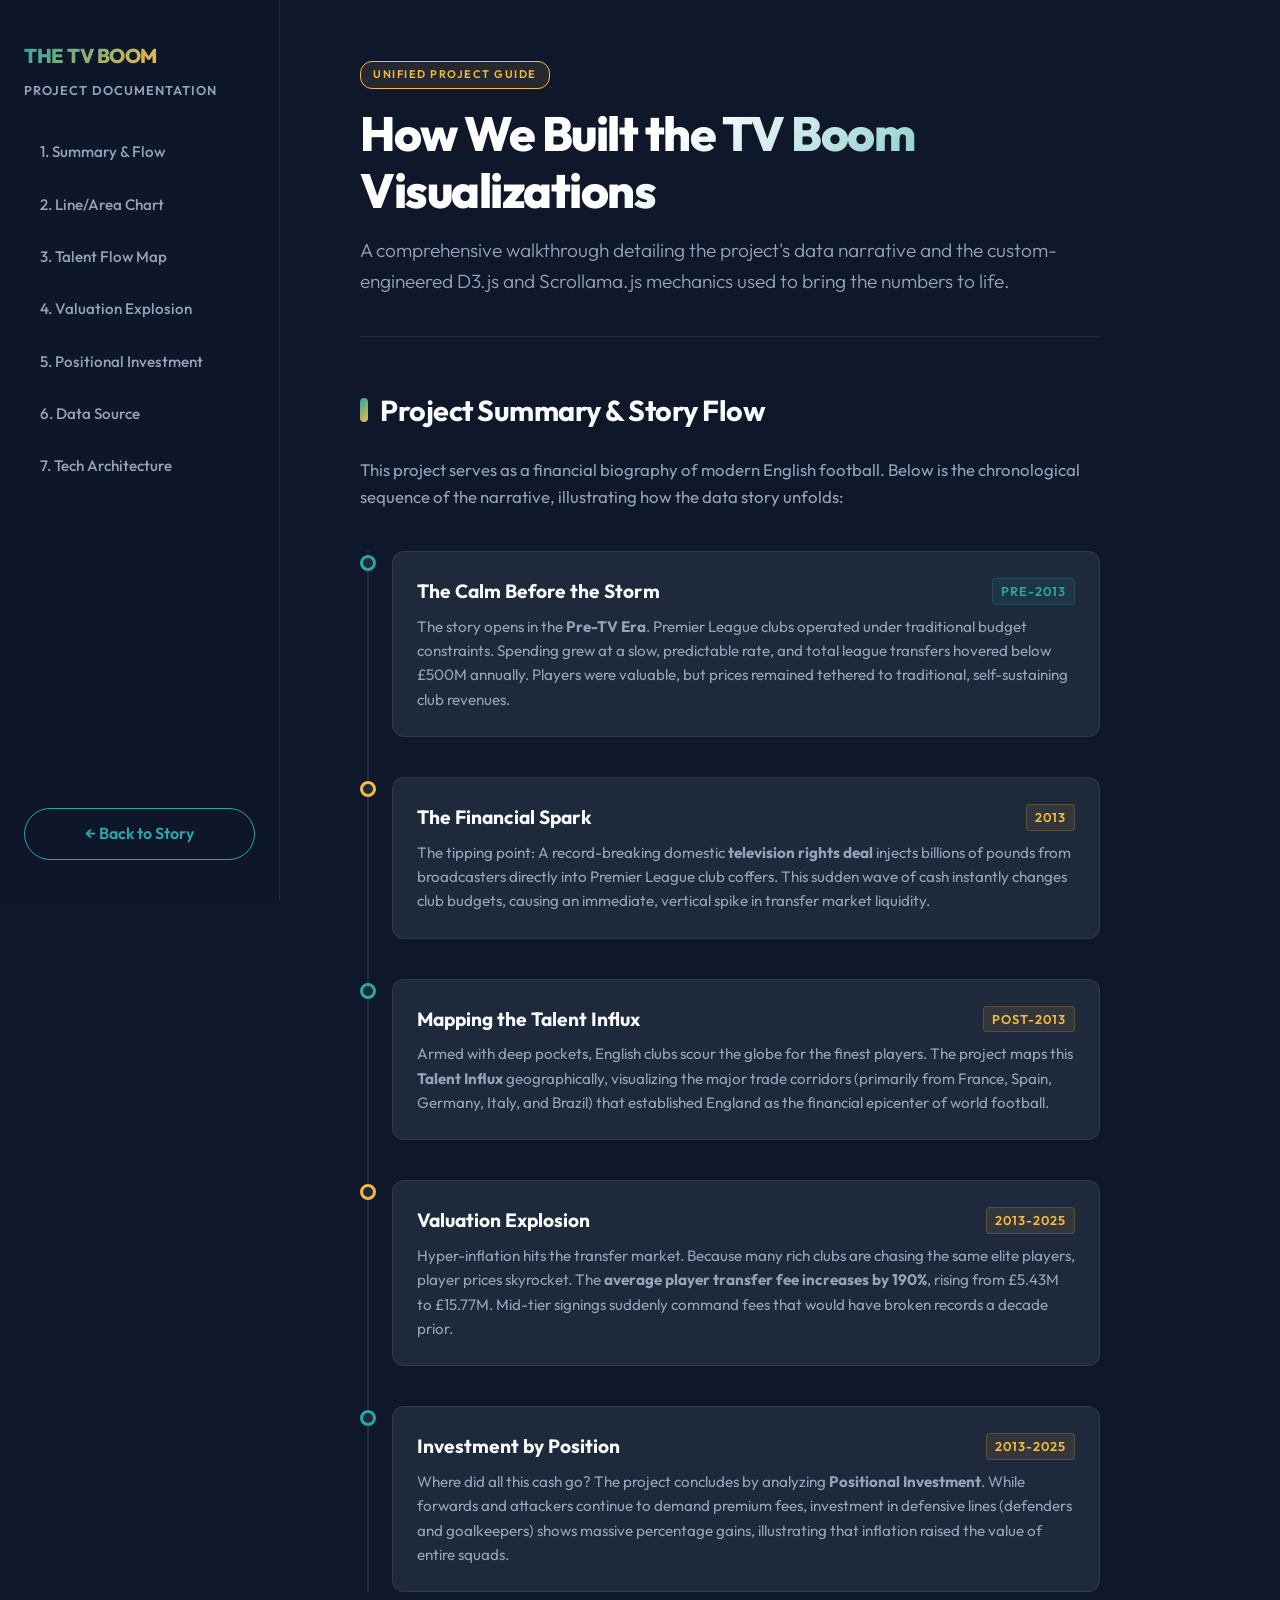
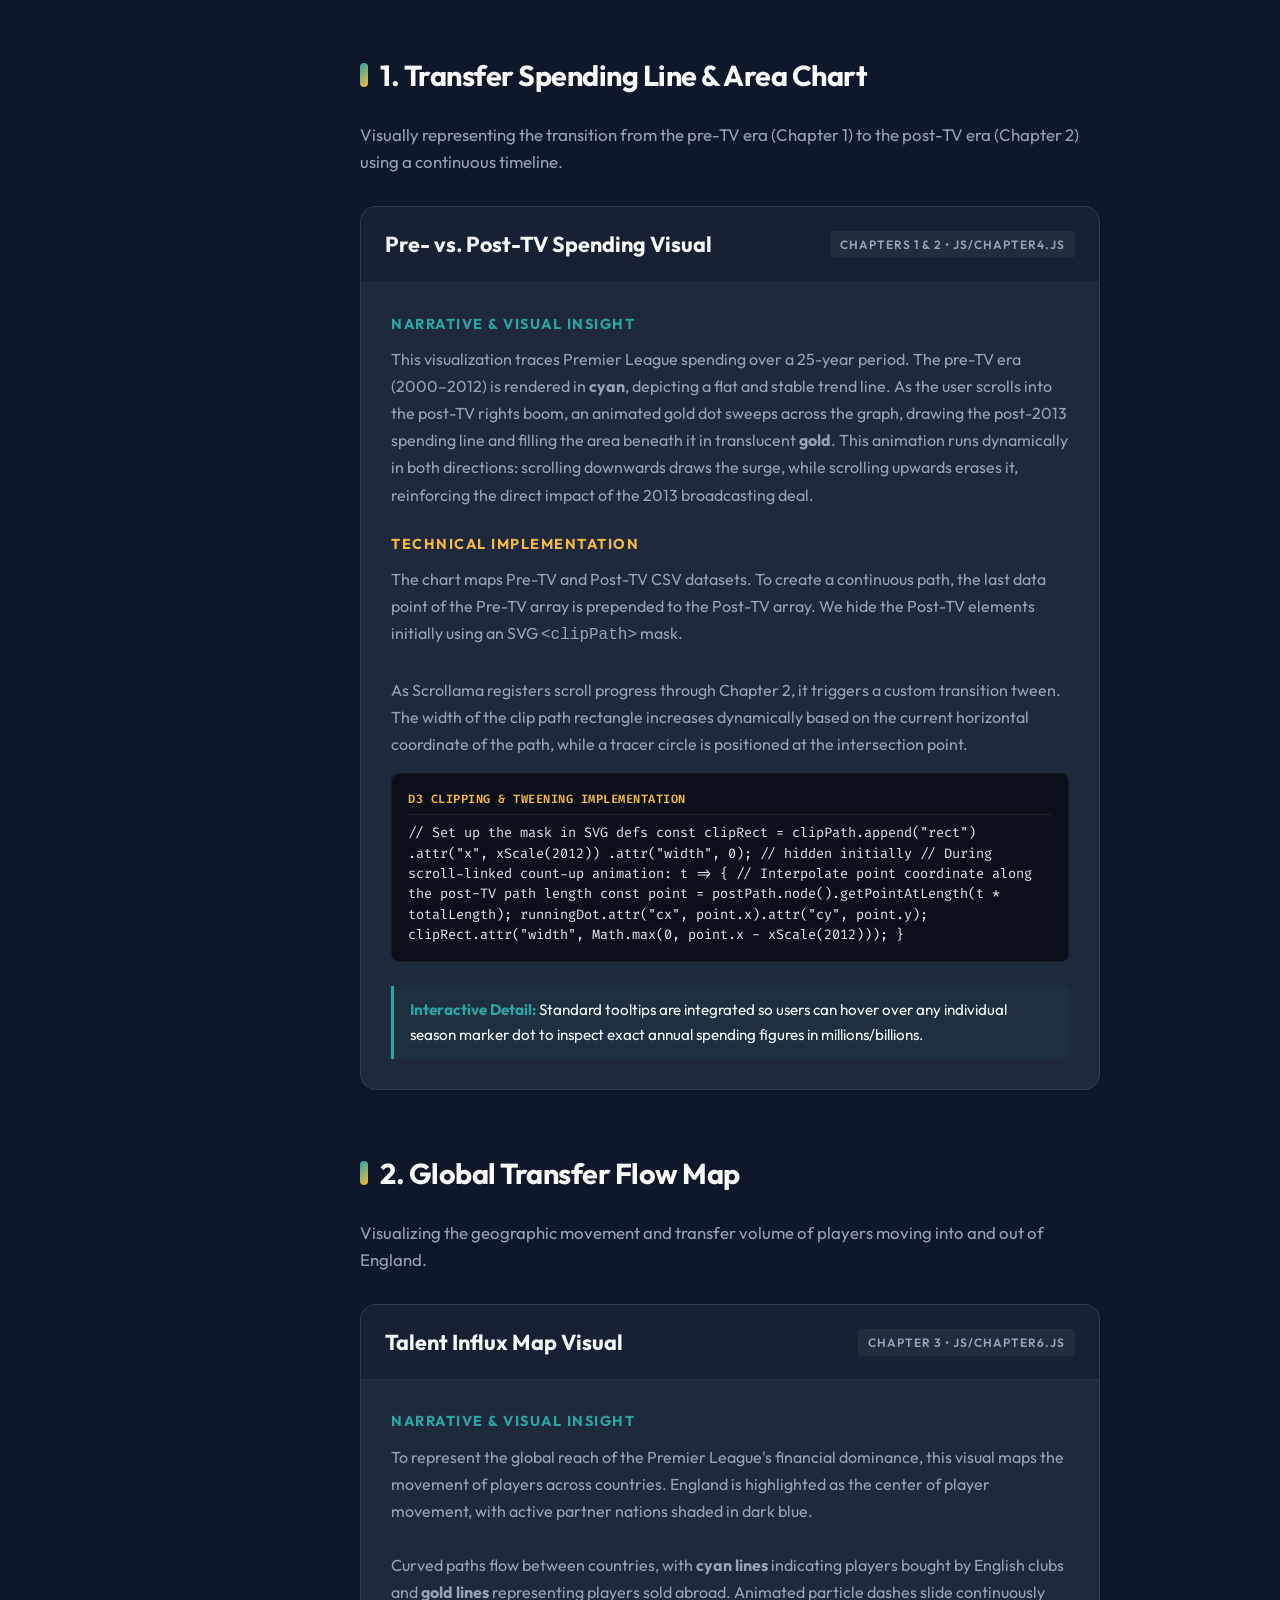
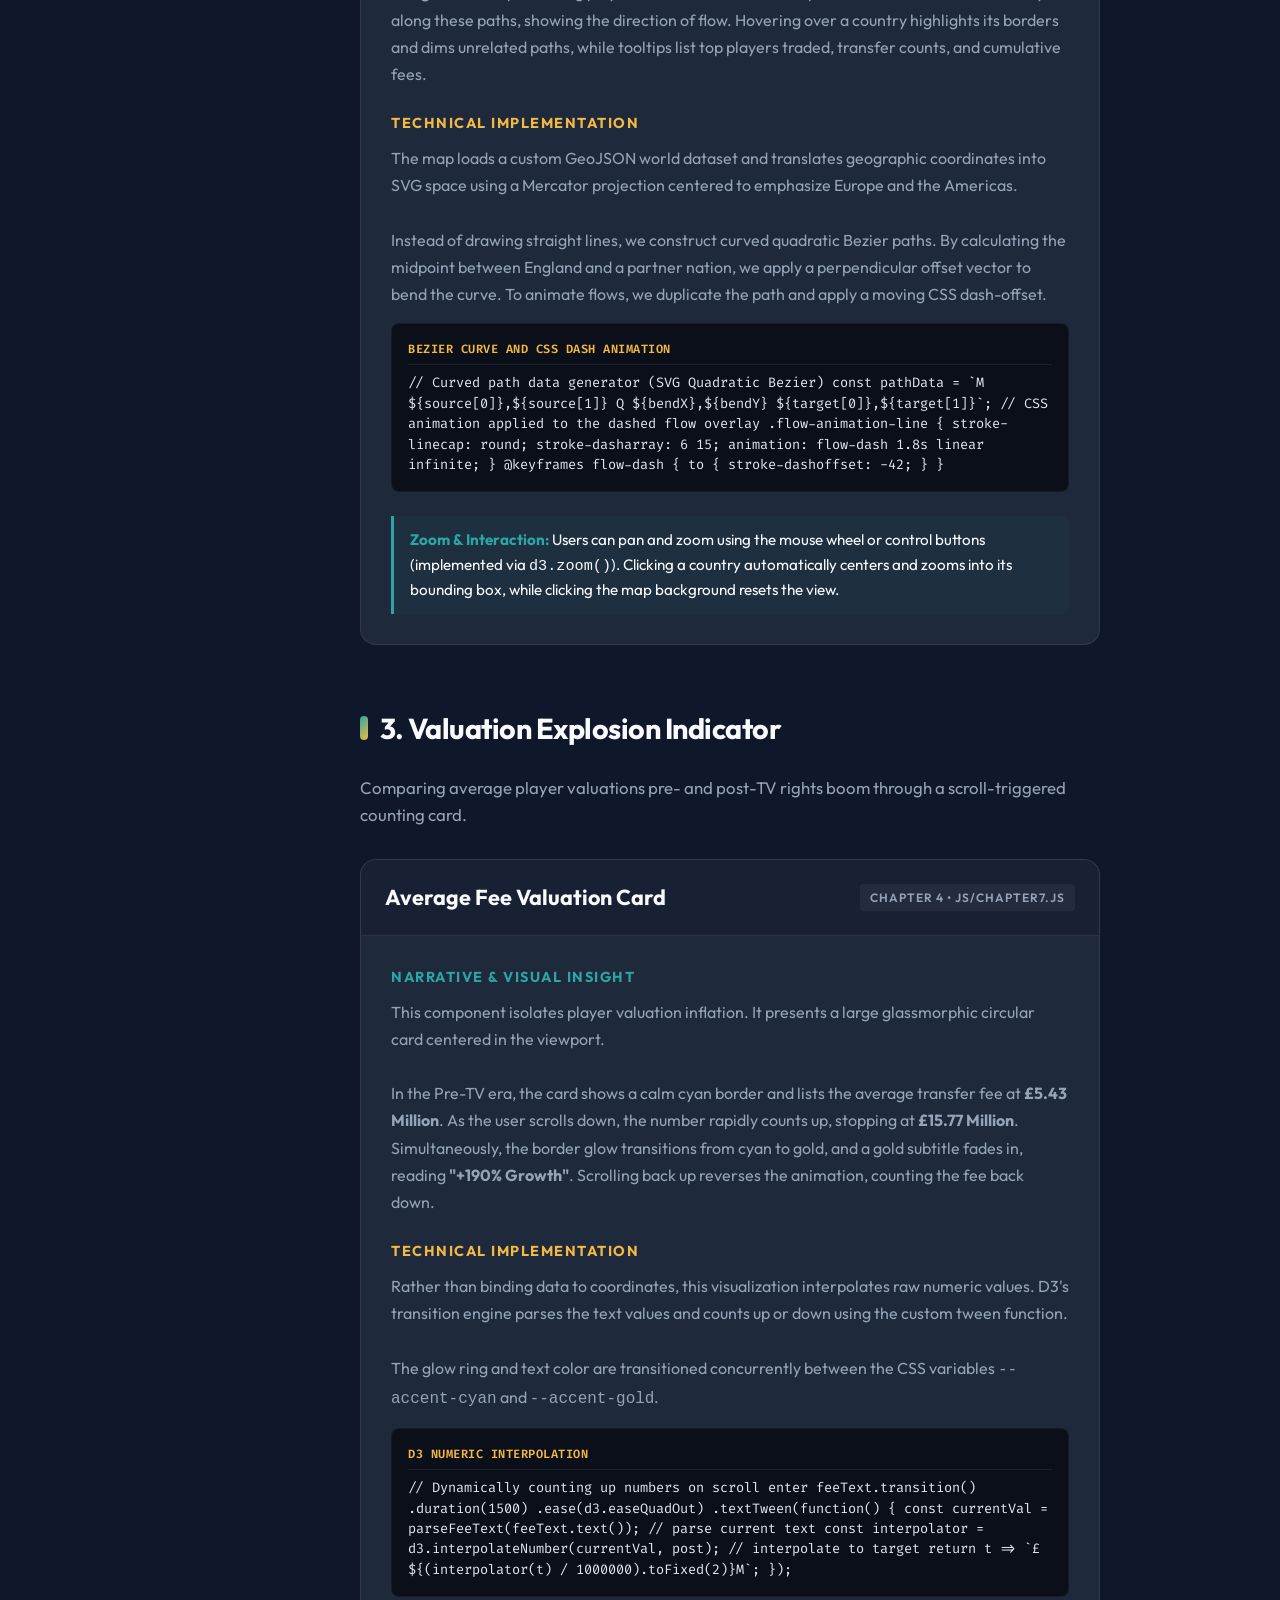
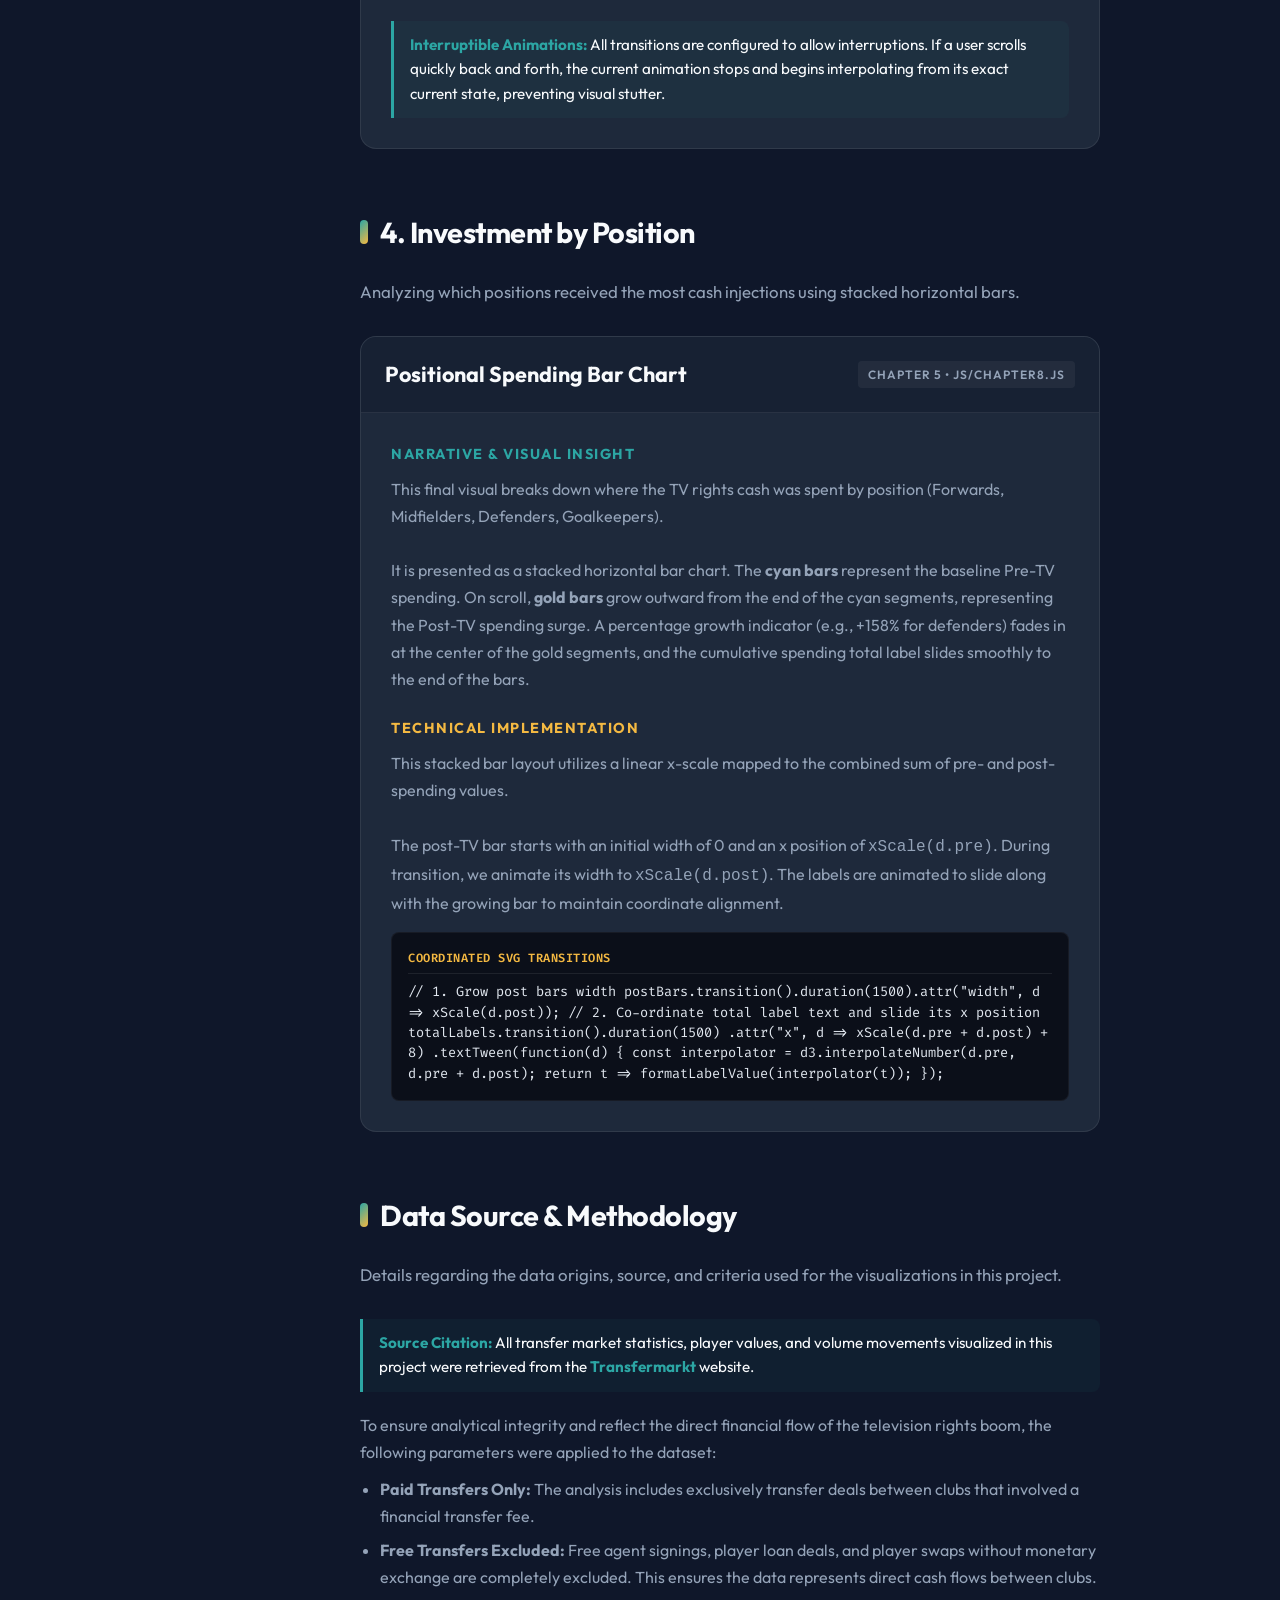
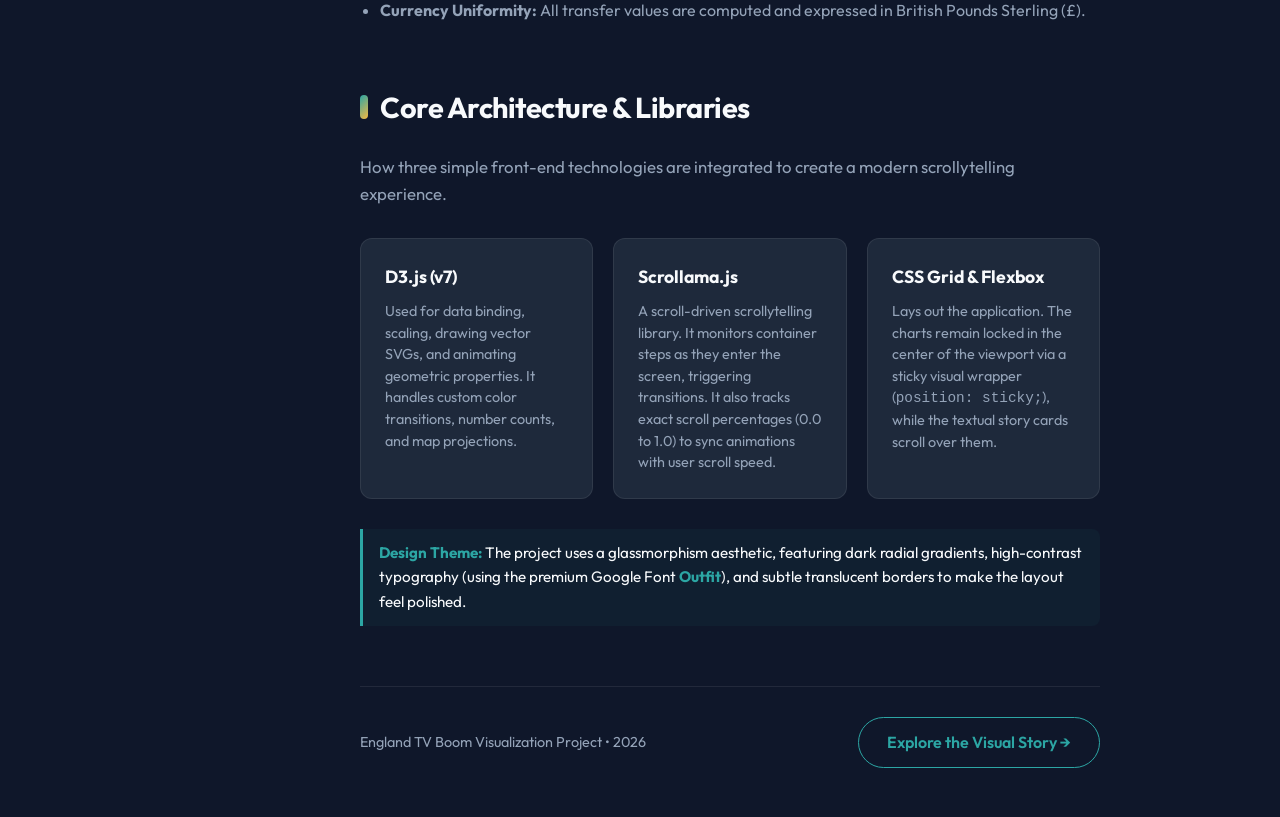
==== documentation.html @ 4a3af99d "docs: create project documentation page & add paid transfers disclaimer" ====
<!DOCTYPE html>
<html lang="en">

<head>
    <meta charset="UTF-8">
    <meta name="viewport" content="width=device-width, initial-scale=1.0">
    <title>THE TV BOOM: Visual Data Story Documentation</title>
    <!-- Google Fonts for premium typography -->
    <link rel="preconnect" href="https://fonts.googleapis.com">
    <link rel="preconnect" href="https://fonts.gstatic.com" crossorigin>
    <link href="https://fonts.googleapis.com/css2?family=Outfit:wght@300;400;500;600;700;800&family=Fira+Code:wght@400;500&display=swap" rel="stylesheet">
    
    <link rel="stylesheet" href="style.css">
    
    <style>
        /* Custom layout variables and styles specific to the Documentation Page */
        :root {
            --sidebar-width: 280px;
            --code-bg: #0b0f19;
            --card-hover-border: rgba(44, 166, 164, 0.4);
            --gradient-accent: linear-gradient(135deg, var(--accent-cyan) 0%, var(--accent-gold) 100%);
        }

        body.doc-body {
            background-color: var(--bg-dark);
            color: var(--text-primary);
            font-family: "Outfit", sans-serif;
            overflow-x: hidden;
            overflow-y: auto;
            line-height: 1.6;
            margin: 0;
            padding: 0;
        }

        /* Container & Layout */
        .doc-container {
            display: flex;
            min-height: 100vh;
        }

        /* Sidebar Navigation */
        .doc-sidebar {
            width: var(--sidebar-width);
            background: rgba(15, 23, 42, 0.95);
            border-right: 1px solid var(--border-glass);
            position: fixed;
            top: 0;
            bottom: 0;
            left: 0;
            padding: 40px 24px;
            z-index: 100;
            display: flex;
            flex-direction: column;
            justify-content: space-between;
            overflow-y: auto;
        }

        .doc-sidebar-header {
            margin-bottom: 30px;
        }

        .doc-sidebar-logo {
            font-size: 1.25rem;
            font-weight: 800;
            letter-spacing: -0.5px;
            background: var(--gradient-accent);
            -webkit-background-clip: text;
            -webkit-text-fill-color: transparent;
            margin-bottom: 8px;
            display: inline-block;
        }

        .doc-sidebar-subtitle {
            font-size: 0.8rem;
            color: var(--text-muted);
            text-transform: uppercase;
            letter-spacing: 1px;
            font-weight: 600;
        }

        .doc-nav-list {
            list-style: none;
            display: flex;
            flex-direction: column;
            gap: 8px;
        }

        .doc-nav-link {
            color: var(--text-muted);
            text-decoration: none;
            font-size: 0.95rem;
            font-weight: 500;
            padding: 10px 14px;
            border-radius: 8px;
            display: block;
            transition: all 0.2s ease;
            border-left: 2px solid transparent;
        }

        .doc-nav-link:hover, .doc-nav-link.active {
            color: var(--text-primary);
            background: rgba(255, 255, 255, 0.03);
            border-left-color: var(--accent-cyan);
            padding-left: 18px;
        }

        .doc-sidebar-footer {
            margin-top: 40px;
        }

        /* Main Content Panel */
        .doc-main {
            margin-left: var(--sidebar-width);
            flex: 1;
            padding: 60px 80px;
            max-width: 900px;
        }

        /* Documentation Headers */
        .doc-header {
            border-bottom: 1px solid var(--border-glass);
            padding-bottom: 40px;
            margin-bottom: 50px;
        }

        .doc-badge {
            background: rgba(244, 185, 98, 0.1);
            border: 1px solid var(--accent-gold);
            color: var(--accent-gold);
            padding: 4px 12px;
            border-radius: 12px;
            font-size: 11px;
            font-weight: 600;
            text-transform: uppercase;
            letter-spacing: 1.5px;
            display: inline-block;
            margin-bottom: 16px;
        }

        .doc-header h1 {
            font-size: 3rem;
            font-weight: 800;
            letter-spacing: -1.5px;
            margin-bottom: 15px;
            line-height: 1.2;
            background: linear-gradient(135deg, #fff 40%, var(--accent-cyan) 100%);
            -webkit-background-clip: text;
            -webkit-text-fill-color: transparent;
        }

        .doc-header p.lead {
            font-size: 1.2rem;
            color: var(--text-muted);
            font-weight: 300;
            max-width: 800px;
        }

        /* Sections */
        .doc-section {
            margin-bottom: 60px;
            scroll-margin-top: 40px;
        }

        .doc-section h2 {
            font-size: 1.8rem;
            font-weight: 700;
            margin-bottom: 24px;
            display: flex;
            align-items: center;
            gap: 12px;
            letter-spacing: -0.5px;
        }

        .doc-section h2::before {
            content: "";
            display: inline-block;
            width: 8px;
            height: 24px;
            background: var(--gradient-accent);
            border-radius: 4px;
        }

        .doc-section-desc {
            font-size: 1.05rem;
            color: var(--text-muted);
            margin-bottom: 30px;
            max-width: 850px;
        }

        /* Executive Flow Timeline (Non-technical) */
        .timeline {
            position: relative;
            padding-left: 32px;
            margin: 40px 0;
        }

        .timeline::before {
            content: "";
            position: absolute;
            top: 0;
            bottom: 0;
            left: 7px;
            width: 2px;
            background: rgba(255, 255, 255, 0.08);
        }

        .timeline-item {
            position: relative;
            margin-bottom: 40px;
        }

        .timeline-item:last-child {
            margin-bottom: 0;
        }

        .timeline-marker {
            position: absolute;
            left: -32px;
            top: 4px;
            width: 16px;
            height: 16px;
            border-radius: 50%;
            background: var(--panel-dark);
            border: 3px solid var(--accent-cyan);
            transition: all 0.3s ease;
        }

        .timeline-item:hover .timeline-marker {
            background: var(--accent-cyan);
            box-shadow: 0 0 10px var(--accent-cyan-glow);
        }

        .timeline-item.highlight .timeline-marker {
            border-color: var(--accent-gold);
        }

        .timeline-item.highlight:hover .timeline-marker {
            background: var(--accent-gold);
            box-shadow: 0 0 10px rgba(244, 185, 66, 0.4);
        }

        .timeline-content {
            background: var(--panel-dark);
            border: 1px solid var(--border-glass);
            border-radius: 12px;
            padding: 24px;
            transition: all 0.3s ease;
        }

        .timeline-content:hover {
            border-color: rgba(255,255,255,0.15);
            transform: translateX(4px);
        }

        .timeline-title {
            font-size: 1.2rem;
            font-weight: 700;
            margin-bottom: 8px;
            display: flex;
            justify-content: space-between;
            align-items: center;
        }

        .timeline-era {
            font-size: 0.8rem;
            text-transform: uppercase;
            letter-spacing: 1px;
            padding: 2px 8px;
            border-radius: 4px;
            font-weight: 600;
        }

        .timeline-era.pre {
            background: rgba(44, 166, 164, 0.1);
            color: var(--accent-cyan);
            border: 1px solid rgba(44, 166, 164, 0.2);
        }

        .timeline-era.post {
            background: rgba(244, 185, 66, 0.1);
            color: var(--accent-gold);
            border: 1px solid rgba(244, 185, 66, 0.2);
        }

        .timeline-text {
            color: var(--text-muted);
            font-size: 0.95rem;
            line-height: 1.6;
        }

        /* Unified Document Card Styling (Single-Column) */
        .doc-card {
            background: var(--panel-dark);
            border: 1px solid var(--border-glass);
            border-radius: 16px;
            margin-bottom: 40px;
            overflow: hidden;
            transition: border-color 0.3s ease, box-shadow 0.3s ease;
        }

        .doc-card:hover {
            border-color: var(--card-hover-border);
            box-shadow: 0 10px 30px rgba(0, 0, 0, 0.25);
        }

        .doc-card.gold-hover:hover {
            --card-hover-border: rgba(244, 185, 66, 0.4);
        }

        .card-header-bar {
            padding: 20px 24px;
            background: rgba(15, 23, 42, 0.45);
            border-bottom: 1px solid var(--border-glass);
            display: flex;
            align-items: center;
            justify-content: space-between;
        }

        .card-title {
            font-size: 1.35rem;
            font-weight: 700;
            color: var(--text-primary);
        }

        .card-chapters {
            font-size: 0.75rem;
            font-weight: 600;
            text-transform: uppercase;
            letter-spacing: 1px;
            background: rgba(255,255,255,0.05);
            padding: 4px 10px;
            border-radius: 4px;
            color: var(--text-muted);
        }

        .card-body {
            padding: 30px;
        }

        .card-subsection {
            margin-bottom: 24px;
        }

        .card-subsection:last-child {
            margin-bottom: 0;
        }

        .subsection-title {
            font-size: 0.9rem;
            text-transform: uppercase;
            letter-spacing: 1.5px;
            margin-bottom: 10px;
            font-weight: 700;
        }

        .subsection-title.insight {
            color: var(--accent-cyan);
        }

        .subsection-title.engineering {
            color: var(--accent-gold);
        }

        .card-text {
            font-size: 1rem;
            color: var(--text-muted);
            line-height: 1.7;
        }

        .card-text ul {
            padding-left: 20px;
            margin-top: 10px;
            margin-bottom: 10px;
        }

        .card-text li {
            margin-bottom: 6px;
        }

        /* Tech Highlights (Code & Formulas) */
        .tech-spec {
            font-family: "Fira Code", monospace;
            background: var(--code-bg);
            border: 1px solid rgba(255, 255, 255, 0.05);
            border-radius: 8px;
            padding: 16px;
            margin-top: 15px;
            font-size: 0.85rem;
            color: #e2e8f0;
            overflow-x: auto;
            line-height: 1.5;
        }

        .tech-spec-label {
            font-size: 0.75rem;
            text-transform: uppercase;
            color: var(--accent-gold);
            font-weight: 600;
            letter-spacing: 0.5px;
            margin-bottom: 8px;
            border-bottom: 1px solid rgba(255,255,255,0.08);
            padding-bottom: 6px;
        }

        .interactive-feature {
            background: rgba(44, 166, 164, 0.05);
            border-left: 3px solid var(--accent-cyan);
            padding: 12px 16px;
            border-radius: 0 8px 8px 0;
            margin-top: 15px;
            font-size: 0.95rem;
            color: var(--text-primary);
        }

        .interactive-feature strong {
            color: var(--accent-cyan);
        }

        /* Technology Stack Grid */
        .tech-grid {
            display: grid;
            grid-template-columns: repeat(auto-fit, minmax(220px, 1fr));
            gap: 20px;
            margin-top: 30px;
        }

        .tech-card {
            background: var(--panel-dark);
            border: 1px solid var(--border-glass);
            border-radius: 12px;
            padding: 24px;
            transition: all 0.3s ease;
        }

        .tech-card:hover {
            transform: translateY(-4px);
            border-color: rgba(255, 255, 255, 0.15);
        }

        .tech-card-title {
            font-size: 1.1rem;
            font-weight: 700;
            margin-bottom: 10px;
            color: var(--text-primary);
        }

        .tech-card-desc {
            font-size: 0.9rem;
            color: var(--text-muted);
            line-height: 1.5;
        }

        /* Buttons & Footer */
        .btn-footer {
            margin-top: 40px;
            display: inline-flex;
            align-items: center;
        }

        /* Responsive Layout Adjustment for Sidebar */
        @media (max-width: 900px) {
            .doc-sidebar {
                display: none;
            }
            .doc-main {
                margin-left: 0;
                padding: 40px 24px;
            }
        }
    </style>
</head>

<body class="doc-body">

    <div class="doc-container">
        
        <!-- SIDEBAR NAVIGATION -->
        <aside class="doc-sidebar">
            <div class="doc-sidebar-top">
                <div class="doc-sidebar-header">
                    <a href="index.html" class="doc-sidebar-logo" style="text-decoration: none;">THE TV BOOM</a>
                    <div class="doc-sidebar-subtitle">Project Documentation</div>
                </div>
                <nav class="doc-nav">
                    <ul class="doc-nav-list">
                        <li><a href="#summary" class="doc-nav-link active">1. Summary & Flow</a></li>
                        <li><a href="#chart-spending" class="doc-nav-link">2. Line/Area Chart</a></li>
                        <li><a href="#chart-map" class="doc-nav-link">3. Talent Flow Map</a></li>
                        <li><a href="#chart-valuation" class="doc-nav-link">4. Valuation Explosion</a></li>
                        <li><a href="#chart-position" class="doc-nav-link">5. Positional Investment</a></li>
                        <li><a href="#datasource" class="doc-nav-link">6. Data Source</a></li>
                        <li><a href="#architecture" class="doc-nav-link">7. Tech Architecture</a></li>
                    </ul>
                </nav>
            </div>
            <div class="doc-sidebar-footer">
                <a href="index.html" class="btn-top" style="text-decoration: none; display: inline-flex; align-items: center; justify-content: center; width: 100%;">
                    ← Back to Story
                </a>
            </div>
        </aside>

        <!-- MAIN CONTENT PANEL -->
        <main class="doc-main">
            
            <!-- HEADER SECTION -->
            <header class="doc-header">
                <span class="doc-badge">Unified Project Guide</span>
                <h1>How We Built the TV Boom Visualizations</h1>
                <p class="lead">A comprehensive walkthrough detailing the project's data narrative and the custom-engineered D3.js and Scrollama.js mechanics used to bring the numbers to life.</p>
            </header>

            <!-- SECTION 1: EXECUTIVE NARRATIVE FLOW -->
            <section id="summary" class="doc-section">
                <h2>Project Summary & Story Flow</h2>
                <p class="doc-section-desc">This project serves as a financial biography of modern English football. Below is the chronological sequence of the narrative, illustrating how the data story unfolds:</p>
                
                <div class="timeline">
                    <div class="timeline-item">
                        <div class="timeline-marker"></div>
                        <div class="timeline-content">
                            <div class="timeline-title">
                                <span>The Calm Before the Storm</span>
                                <span class="timeline-era pre">Pre-2013</span>
                            </div>
                            <div class="timeline-text">
                                The story opens in the <strong>Pre-TV Era</strong>. Premier League clubs operated under traditional budget constraints. Spending grew at a slow, predictable rate, and total league transfers hovered below £500M annually. Players were valuable, but prices remained tethered to traditional, self-sustaining club revenues.
                            </div>
                        </div>
                    </div>
                    
                    <div class="timeline-item highlight">
                        <div class="timeline-marker"></div>
                        <div class="timeline-content">
                            <div class="timeline-title">
                                <span>The Financial Spark</span>
                                <span class="timeline-era post">2013</span>
                            </div>
                            <div class="timeline-text">
                                The tipping point: A record-breaking domestic <strong>television rights deal</strong> injects billions of pounds from broadcasters directly into Premier League club coffers. This sudden wave of cash instantly changes club budgets, causing an immediate, vertical spike in transfer market liquidity.
                            </div>
                        </div>
                    </div>
                    
                    <div class="timeline-item">
                        <div class="timeline-marker"></div>
                        <div class="timeline-content">
                            <div class="timeline-title">
                                <span>Mapping the Talent Influx</span>
                                <span class="timeline-era post">Post-2013</span>
                            </div>
                            <div class="timeline-text">
                                Armed with deep pockets, English clubs scour the globe for the finest players. The project maps this <strong>Talent Influx</strong> geographically, visualizing the major trade corridors (primarily from France, Spain, Germany, Italy, and Brazil) that established England as the financial epicenter of world football.
                            </div>
                        </div>
                    </div>
                    
                    <div class="timeline-item highlight">
                        <div class="timeline-marker"></div>
                        <div class="timeline-content">
                            <div class="timeline-title">
                                <span>Valuation Explosion</span>
                                <span class="timeline-era post">2013-2025</span>
                            </div>
                            <div class="timeline-text">
                                Hyper-inflation hits the transfer market. Because many rich clubs are chasing the same elite players, player prices skyrocket. The <strong>average player transfer fee increases by 190%</strong>, rising from £5.43M to £15.77M. Mid-tier signings suddenly command fees that would have broken records a decade prior.
                            </div>
                        </div>
                    </div>

                    <div class="timeline-item">
                        <div class="timeline-marker"></div>
                        <div class="timeline-content">
                            <div class="timeline-title">
                                <span>Investment by Position</span>
                                <span class="timeline-era post">2013-2025</span>
                            </div>
                            <div class="timeline-text">
                                Where did all this cash go? The project concludes by analyzing <strong>Positional Investment</strong>. While forwards and attackers continue to demand premium fees, investment in defensive lines (defenders and goalkeepers) shows massive percentage gains, illustrating that inflation raised the value of entire squads.
                            </div>
                        </div>
                    </div>
                </div>
            </section>

            <!-- SECTION 2: LINE & AREA CHART -->
            <section id="chart-spending" class="doc-section">
                <h2>1. Transfer Spending Line & Area Chart</h2>
                <p class="doc-section-desc">Visually representing the transition from the pre-TV era (Chapter 1) to the post-TV era (Chapter 2) using a continuous timeline.</p>
                
                <div class="doc-card">
                    <div class="card-header-bar">
                        <span class="card-title">Pre- vs. Post-TV Spending Visual</span>
                        <span class="card-chapters">Chapters 1 & 2 • js/chapter4.js</span>
                    </div>
                    <div class="card-body">
                        <div class="card-subsection">
                            <div class="subsection-title insight">
                                Narrative & Visual Insight
                            </div>
                            <div class="card-text">
                                This visualization traces Premier League spending over a 25-year period. The pre-TV era (2000–2012) is rendered in <strong>cyan</strong>, depicting a flat and stable trend line. As the user scrolls into the post-TV rights boom, an animated gold dot sweeps across the graph, drawing the post-2013 spending line and filling the area beneath it in translucent <strong>gold</strong>. This animation runs dynamically in both directions: scrolling downwards draws the surge, while scrolling upwards erases it, reinforcing the direct impact of the 2013 broadcasting deal.
                            </div>
                        </div>
                        
                        <div class="card-subsection">
                            <div class="subsection-title engineering">
                                Technical Implementation
                            </div>
                            <div class="card-text">
                                The chart maps Pre-TV and Post-TV CSV datasets. To create a continuous path, the last data point of the Pre-TV array is prepended to the Post-TV array. We hide the Post-TV elements initially using an SVG <code>&lt;clipPath&gt;</code> mask.
                                <br><br>
                                As Scrollama registers scroll progress through Chapter 2, it triggers a custom transition tween. The width of the clip path rectangle increases dynamically based on the current horizontal coordinate of the path, while a tracer circle is positioned at the intersection point.
                                
                                <div class="tech-spec">
                                    <div class="tech-spec-label">D3 Clipping & Tweening Implementation</div>
                                    // Set up the mask in SVG defs
                                    const clipRect = clipPath.append("rect")
                                        .attr("x", xScale(2012))
                                        .attr("width", 0); // hidden initially

                                    // During scroll-linked count-up animation:
                                    t => {
                                        // Interpolate point coordinate along the post-TV path length
                                        const point = postPath.node().getPointAtLength(t * totalLength);
                                        runningDot.attr("cx", point.x).attr("cy", point.y);
                                        clipRect.attr("width", Math.max(0, point.x - xScale(2012)));
                                    }
                                </div>
                            </div>
                        </div>
                        
                        <div class="interactive-feature">
                            <strong>Interactive Detail:</strong> Standard tooltips are integrated so users can hover over any individual season marker dot to inspect exact annual spending figures in millions/billions.
                        </div>
                    </div>
                </div>
            </section>

            <!-- SECTION 3: TALENT FLOW MAP -->
            <section id="chart-map" class="doc-section">
                <h2>2. Global Transfer Flow Map</h2>
                <p class="doc-section-desc">Visualizing the geographic movement and transfer volume of players moving into and out of England.</p>
                
                <div class="doc-card gold-hover">
                    <div class="card-header-bar">
                        <span class="card-title">Talent Influx Map Visual</span>
                        <span class="card-chapters">Chapter 3 • js/chapter6.js</span>
                    </div>
                    <div class="card-body">
                        <div class="card-subsection">
                            <div class="subsection-title insight">
                                Narrative & Visual Insight
                            </div>
                            <div class="card-text">
                                To represent the global reach of the Premier League's financial dominance, this visual maps the movement of players across countries. England is highlighted as the center of player movement, with active partner nations shaded in dark blue.
                                <br><br>
                                Curved paths flow between countries, with <strong>cyan lines</strong> indicating players bought by English clubs and <strong>gold lines</strong> representing players sold abroad. Animated particle dashes slide continuously along these paths, showing the direction of flow. Hovering over a country highlights its borders and dims unrelated paths, while tooltips list top players traded, transfer counts, and cumulative fees.
                            </div>
                        </div>
                        
                        <div class="card-subsection">
                            <div class="subsection-title engineering">
                                Technical Implementation
                            </div>
                            <div class="card-text">
                                The map loads a custom GeoJSON world dataset and translates geographic coordinates into SVG space using a Mercator projection centered to emphasize Europe and the Americas.
                                <br><br>
                                Instead of drawing straight lines, we construct curved quadratic Bezier paths. By calculating the midpoint between England and a partner nation, we apply a perpendicular offset vector to bend the curve. To animate flows, we duplicate the path and apply a moving CSS dash-offset.
                                
                                <div class="tech-spec">
                                    <div class="tech-spec-label">Bezier Curve and CSS Dash Animation</div>
                                    // Curved path data generator (SVG Quadratic Bezier)
                                    const pathData = `M ${source[0]},${source[1]} Q ${bendX},${bendY} ${target[0]},${target[1]}`;

                                    // CSS animation applied to the dashed flow overlay
                                    .flow-animation-line {
                                        stroke-linecap: round;
                                        stroke-dasharray: 6 15;
                                        animation: flow-dash 1.8s linear infinite;
                                    }
                                    @keyframes flow-dash {
                                        to { stroke-dashoffset: -42; }
                                    }
                                </div>
                            </div>
                        </div>
                        
                        <div class="interactive-feature">
                            <strong>Zoom & Interaction:</strong> Users can pan and zoom using the mouse wheel or control buttons (implemented via <code>d3.zoom()</code>). Clicking a country automatically centers and zooms into its bounding box, while clicking the map background resets the view.
                        </div>
                    </div>
                </div>
            </section>

            <!-- SECTION 4: VALUATION EXPLOSION -->
            <section id="chart-valuation" class="doc-section">
                <h2>3. Valuation Explosion Indicator</h2>
                <p class="doc-section-desc">Comparing average player valuations pre- and post-TV rights boom through a scroll-triggered counting card.</p>
                
                <div class="doc-card">
                    <div class="card-header-bar">
                        <span class="card-title">Average Fee Valuation Card</span>
                        <span class="card-chapters">Chapter 4 • js/chapter7.js</span>
                    </div>
                    <div class="card-body">
                        <div class="card-subsection">
                            <div class="subsection-title insight">
                                Narrative & Visual Insight
                            </div>
                            <div class="card-text">
                                This component isolates player valuation inflation. It presents a large glassmorphic circular card centered in the viewport.
                                <br><br>
                                In the Pre-TV era, the card shows a calm cyan border and lists the average transfer fee at <strong>£5.43 Million</strong>. As the user scrolls down, the number rapidly counts up, stopping at <strong>£15.77 Million</strong>. Simultaneously, the border glow transitions from cyan to gold, and a gold subtitle fades in, reading <strong>"+190% Growth"</strong>. Scrolling back up reverses the animation, counting the fee back down.
                            </div>
                        </div>
                        
                        <div class="card-subsection">
                            <div class="subsection-title engineering">
                                Technical Implementation
                            </div>
                            <div class="card-text">
                                Rather than binding data to coordinates, this visualization interpolates raw numeric values. D3's transition engine parses the text values and counts up or down using the custom tween function.
                                <br><br>
                                The glow ring and text color are transitioned concurrently between the CSS variables <code>--accent-cyan</code> and <code>--accent-gold</code>.
                                
                                <div class="tech-spec">
                                    <div class="tech-spec-label">D3 Numeric Interpolation</div>
                                    // Dynamically counting up numbers on scroll enter
                                    feeText.transition()
                                        .duration(1500)
                                        .ease(d3.easeQuadOut)
                                        .textTween(function() {
                                            const currentVal = parseFeeText(feeText.text()); // parse current text
                                            const interpolator = d3.interpolateNumber(currentVal, post); // interpolate to target
                                            return t => `£${(interpolator(t) / 1000000).toFixed(2)}M`;
                                        });
                                </div>
                            </div>
                        </div>
                        
                        <div class="interactive-feature">
                            <strong>Interruptible Animations:</strong> All transitions are configured to allow interruptions. If a user scrolls quickly back and forth, the current animation stops and begins interpolating from its exact current state, preventing visual stutter.
                        </div>
                    </div>
                </div>
            </section>

            <!-- SECTION 5: POSITIONAL INVESTMENT -->
            <section id="chart-position" class="doc-section">
                <h2>4. Investment by Position</h2>
                <p class="doc-section-desc">Analyzing which positions received the most cash injections using stacked horizontal bars.</p>
                
                <div class="doc-card gold-hover">
                    <div class="card-header-bar">
                        <span class="card-title">Positional Spending Bar Chart</span>
                        <span class="card-chapters">Chapter 5 • js/chapter8.js</span>
                    </div>
                    <div class="card-body">
                        <div class="card-subsection">
                            <div class="subsection-title insight">
                                Narrative & Visual Insight
                            </div>
                            <div class="card-text">
                                This final visual breaks down where the TV rights cash was spent by position (Forwards, Midfielders, Defenders, Goalkeepers).
                                <br><br>
                                It is presented as a stacked horizontal bar chart. The <strong>cyan bars</strong> represent the baseline Pre-TV spending. On scroll, <strong>gold bars</strong> grow outward from the end of the cyan segments, representing the Post-TV spending surge. A percentage growth indicator (e.g., +158% for defenders) fades in at the center of the gold segments, and the cumulative spending total label slides smoothly to the end of the bars.
                            </div>
                        </div>
                        
                        <div class="card-subsection">
                            <div class="subsection-title engineering">
                                Technical Implementation
                            </div>
                            <div class="card-text">
                                This stacked bar layout utilizes a linear x-scale mapped to the combined sum of pre- and post-spending values.
                                <br><br>
                                The post-TV bar starts with an initial width of 0 and an x position of <code>xScale(d.pre)</code>. During transition, we animate its width to <code>xScale(d.post)</code>. The labels are animated to slide along with the growing bar to maintain coordinate alignment.
                                
                                <div class="tech-spec">
                                    <div class="tech-spec-label">Coordinated SVG Transitions</div>
                                    // 1. Grow post bars width
                                    postBars.transition().duration(1500).attr("width", d => xScale(d.post));

                                    // 2. Co-ordinate total label text and slide its x position
                                    totalLabels.transition().duration(1500)
                                        .attr("x", d => xScale(d.pre + d.post) + 8)
                                        .textTween(function(d) {
                                            const interpolator = d3.interpolateNumber(d.pre, d.pre + d.post);
                                            return t => formatLabelValue(interpolator(t));
                                        });
                                </div>
                            </div>
                        </div>
                    </div>
                </div>
            </section>

            <!-- SECTION 6: DATA SOURCE & METHODOLOGY -->
            <section id="datasource" class="doc-section">
                <h2>Data Source & Methodology</h2>
                <p class="doc-section-desc">Details regarding the data origins, source, and criteria used for the visualizations in this project.</p>
                
                <div class="interactive-feature">
                    <strong>Source Citation:</strong> All transfer market statistics, player values, and volume movements visualized in this project were retrieved from the <strong>Transfermarkt</strong> website.
                </div>
                
                <div class="card-text" style="margin-top: 20px;">
                    To ensure analytical integrity and reflect the direct financial flow of the television rights boom, the following parameters were applied to the dataset:
                    <ul>
                        <li><strong>Paid Transfers Only:</strong> The analysis includes exclusively transfer deals between clubs that involved a financial transfer fee.</li>
                        <li><strong>Free Transfers Excluded:</strong> Free agent signings, player loan deals, and player swaps without monetary exchange are completely excluded. This ensures the data represents direct cash flows between clubs.</li>
                        <li><strong>Currency Uniformity:</strong> All transfer values are computed and expressed in British Pounds Sterling (£).</li>
                    </ul>
                </div>
            </section>

            <!-- SECTION 7: SYSTEM ARCHITECTURE -->
            <section id="architecture" class="doc-section">
                <h2>Core Architecture & Libraries</h2>
                <p class="doc-section-desc">How three simple front-end technologies are integrated to create a modern scrollytelling experience.</p>
                
                <div class="tech-grid">
                    <div class="tech-card">
                        <div class="tech-card-title">D3.js (v7)</div>
                        <div class="tech-card-desc">Used for data binding, scaling, drawing vector SVGs, and animating geometric properties. It handles custom color transitions, number counts, and map projections.</div>
                    </div>
                    <div class="tech-card">
                        <div class="tech-card-title">Scrollama.js</div>
                        <div class="tech-card-desc">A scroll-driven scrollytelling library. It monitors container steps as they enter the screen, triggering transitions. It also tracks exact scroll percentages (0.0 to 1.0) to sync animations with user scroll speed.</div>
                    </div>
                    <div class="tech-card">
                        <div class="tech-card-title">CSS Grid & Flexbox</div>
                        <div class="tech-card-desc">Lays out the application. The charts remain locked in the center of the viewport via a sticky visual wrapper (<code>position: sticky;</code>), while the textual story cards scroll over them.</div>
                    </div>
                </div>

                <div class="interactive-feature" style="margin-top: 30px;">
                    <strong>Design Theme:</strong> The project uses a glassmorphism aesthetic, featuring dark radial gradients, high-contrast typography (using the premium Google Font <strong>Outfit</strong>), and subtle translucent borders to make the layout feel polished.
                </div>
            </section>

            <!-- FOOTER WITH REDIRECT BUTTON -->
            <footer style="margin-top: 60px; border-top: 1px solid var(--border-glass); padding-top: 30px; display: flex; justify-content: space-between; align-items: center; flex-wrap: wrap; gap: 20px;">
                <p style="color: var(--text-muted); font-size: 0.9rem;">England TV Boom Visualization Project • 2026</p>
                <a href="index.html" class="btn-top" style="text-decoration: none;">
                    Explore the Visual Story →
                </a>
            </footer>

        </main>
    </div>

    <!-- Scroll tracking script to highlight active sidebar links -->
    <script>
        document.addEventListener("DOMContentLoaded", () => {
            const sections = document.querySelectorAll(".doc-section");
            const navLinks = document.querySelectorAll(".doc-nav-link");

            window.addEventListener("scroll", () => {
                let current = "";
                
                sections.forEach(section => {
                    const sectionTop = section.offsetTop;
                    const sectionHeight = section.clientHeight;
                    // Highlight link when section is scrolled into the top 30% of the viewport
                    if (pageYOffset >= sectionTop - window.innerHeight * 0.3) {
                        current = section.getAttribute("id");
                    }
                });

                navLinks.forEach(link => {
                    link.classList.remove("active");
                    if (link.getAttribute("href") === `#${current}`) {
                        link.classList.add("active");
                    }
                });
            });
        });
    </script>
</body>

</html>
---- style.css ----
:root {
    /* Color Palette */
    --bg-dark: #0f172a;        /* Deep Slate Navy (body background) */
    --panel-dark: #1e293b;     /* Slate Navy for panels and cards */
    --accent-cyan: #2ca6a4;    /* Primary data color (cyan) */
    --accent-cyan-glow: rgba(44, 166, 164, 0.4);
    --accent-gold: #f4b942;    /* Highlight/Warning color (gold/amber) */
    --text-primary: #f8fafc;   /* White / Off-white for high contrast text */
    --text-muted: #94a3b8;     /* Gray for secondary label text */
    --border-glass: rgba(255, 255, 255, 0.08);
    --bg-glass: rgba(15, 23, 42, 0.75);
}

*{
    box-sizing: border-box;
    margin: 0;
    padding: 0;
}

body {
    background-color: var(--bg-dark);
    color: var(--text-primary);
    font-family: "Elms Sans", sans-serif;
    overflow-x: hidden;
    line-height: 1.6;
}

#intro {
    height: 100vh;
    display: flex;
    justify-content: center;
    align-items: center;
    text-align: center;
    padding: 20px;
    background: radial-gradient(circle at center, #1e293b 0%, #0f172a 70%);
    position: relative;
}

.intro-content {
    max-width: 800px;
    animation: fadeIn 1.2s ease-out;
}

.badge {
    background: rgba(44, 166, 164, 0.15);
    border: 1px solid var(--accent-cyan);
    color: var(--accent-cyan);
    padding: 6px 14px;
    border-radius: 20px;
    font-size: 14px;
    font-weight: 600;
    text-transform: uppercase;
    letter-spacing: 1.5px;
    display: inline-block;
    margin-bottom: 24px;
}

#intro h1 {
    font-size: 4.5rem;
    font-weight: 800;
    letter-spacing: -2px;
    line-height: 1.1;
    margin-bottom: 20px;
    background: linear-gradient(135deg, #fff 30%, var(--accent-cyan) 100%);
    -webkit-background-clip: text;
    -webkit-text-fill-color: transparent;
}

.subtitle {
    font-size: 1.25rem;
    color: var(--text-muted);
    font-weight: 300;
    margin-bottom: 40px;
    line-height: 1.8;
}

.scroll-indicator {
    display: flex;
    flex-direction: column;
    align-items: center;
    gap: 10px;
    color: var(--text-muted);
    font-size: 14px;
    letter-spacing: 1px;
}

.scroll-indicator .arrow {
    width: 24px;
    height: 24px;
    border-right: 2px solid var(--text-muted);
    border-bottom: 2px solid var(--text-muted);
    transform: rotate(45deg);
    animation: bounce 2s infinite;
}


/* ==========================================================================
   SCROLLYTELLING CORE MECHANICS
   ========================================================================== */
#scrolly {
    position: relative;
    background: var(--bg-dark);
}

/* Sticky Container: Holds the charts fixed while scroll steps scroll over it */
#sticky-visual {
    position: sticky;
    top: 0;
    left: 0;
    width: 100%;
    height: 100vh;
    z-index: 10;
    background: var(--bg-dark);
    display: flex;
    justify-content: center;
    align-items: center;
    overflow: hidden;
}

/* Visualization Overlay: Overlays charts on top of each other and handles fade transitions */
.viz {
    position: absolute;
    top: 0;
    left: 0;
    width: 100%;
    height: 100%;
    opacity: 0;
    pointer-events: none;
    transition: opacity 0.8s ease-in-out;
    display: flex;
    justify-content: center;
    align-items: center;
    padding: 40px;
}

/* Make only the active chart visible and interactive */
.viz.active {
    opacity: 1;
    pointer-events: auto;
}

svg {
    width: 100%;
    height: 100%;
    max-width: 100%;
    max-height: 100%;
}

/* ==========================================================================
   SCROLLABLE TEXT STEPS (NARRATIVE OVERLAYS)
   ========================================================================== */
.scrolly-steps {
    position: relative;
    z-index: 20;            /* Position text steps on top of sticky visual */
    pointer-events: none;   /* Let scroll mouse events pass through to body */
    margin-top: -100vh;     /* Start scrolling overlay immediately */
}

/* Each step spans 100vh so that text boxes are spaced out correctly */
.step {
    height: 100vh;
    display: flex;
    align-items: center;
    justify-content: flex-start; /* Float boxes on the left side of the screen */
    padding-left: 12vw;
    margin: 0 auto;
}

.step:last-child {
    margin-bottom: 0;
}

/* Narrative Story Card (Glassmorphism design) */
.step-content {
    background: var(--bg-glass);
    backdrop-filter: blur(3px);
    -webkit-backdrop-filter: blur(12px);
    border: 1px solid var(--border-glass);
    border-radius: 16px;
    padding: 35px;
    width: 420px;
    max-width: 90vw;
    box-shadow: 0 20px 40px rgba(0, 0, 0, 0.4);
    pointer-events: auto;   /* Enable text interaction/clicks on cards */
}

.step-chapter {
    color: var(--accent-cyan);
    font-size: 12px;
    font-weight: 600;
    text-transform: uppercase;
    letter-spacing: 2px;
    display: block;
    margin-bottom: 10px;
}

.step-content h2 {
    font-size: 1.8rem;
    font-weight: 700;
    margin-bottom: 15px;
    color: var(--text-primary);
}

.step-content p {
    font-size: 1rem;
    color: var(--text-muted);
    font-weight: 300;
    line-height: 1.7;
}

/* ==========================================================================
   OUTRO SCREEN
   ========================================================================== */
#outro {
    height: 100vh;
    display: flex;
    justify-content: center;
    align-items: center;
    text-align: center;
    background: radial-gradient(circle at center, #1e293b 0%, #0f172a 70%);
    position: relative;
    z-index: 30; /* Overlap scroll area when reached */
}

.outro-content {
    max-width: 650px;
    padding: 30px;
}

#outro h2 {
    font-size: 3rem;
    font-weight: 800;
    margin-bottom: 25px;
}

#outro p {
    color: var(--text-muted);
    font-size: 1.15rem;
    font-weight: 300;
    margin-bottom: 40px;
}

.credit {
    font-size: 14px;
    color: var(--text-muted);
    display: flex;
    flex-direction: column;
    align-items: center;
    gap: 15px;
}

.btn-top {
    background: transparent;
    border: 1px solid var(--accent-cyan);
    color: var(--accent-cyan);
    padding: 12px 28px;
    border-radius: 30px;
    font-weight: 600;
    cursor: pointer;
    transition: all 0.3s ease;
}

.btn-top:hover {
    background: var(--accent-cyan);
    color: var(--bg-dark);
    box-shadow: 0 0 15px var(--accent-cyan-glow);
}

/* ==========================================================================
   D3 AXIS & CHART STYLING
   ========================================================================== */
.x-axis line, 
.y-axis line, 
.x-axis path,
.y-axis path {
    stroke: rgba(255, 255, 255, 0.15);
}

.x-axis text,
.y-axis text {
    fill: var(--text-muted);
    font-size: 11px;
}

/* Tooltip Styling */
#tooltip {
    position: absolute;
    background: rgba(15, 23, 42, 0.95);
    color: var(--text-primary);
    padding: 12px 16px;
    border-radius: 8px;
    font-size: 13px;
    pointer-events: none;
    opacity: 0;
    transition: opacity 0.2s ease;
    border: 1px solid var(--border-glass);
    box-shadow: 0 10px 20px rgba(0, 0, 0, 0.3);
    z-index: 100;
}

#tooltip strong {
    color: var(--accent-cyan);
    font-weight: 600;
}

/* TV Boom Indicator Label */
#page_label {
    position: absolute;
    top: 30px;
    right: 30px;
    color: var(--text-primary);
    font-size: 12px;
    font-weight: 600;
    letter-spacing: 1px;
    padding: 8px 16px;
    background: rgba(30, 41, 59, 0.8);
    border: 1px solid var(--border-glass);
    border-radius: 6px;
    z-index: 50;
    pointer-events: none;
}


/* ==========================================================================
   UPGRADED D3 MAP STYLING & ANIMATIONS
   ========================================================================== */
/* Map country vectors */
.country {
    fill: #1e293b;
    stroke: rgba(255, 255, 255, 0.05);
    stroke-width: 0.5px;
    transition: fill 0.3s, stroke 0.3s;
}

.country.active-partner {
    fill: #1e3a5f;
    stroke: rgba(255, 255, 255, 0.1);
}

.country.epicenter {
    fill: #0f2d4a;
    stroke: var(--accent-cyan);
    stroke-width: 1.5px;
}

.country:hover {
    fill: #334155;
    stroke: rgba(255, 255, 255, 0.3);
}

/* Flow line curves */
.flow-line {
    fill: none;
    transition: stroke-width 0.3s, stroke 0.3s, opacity 0.3s;
}

.flow-line.incoming {
    stroke: var(--accent-cyan);
}

.flow-line.outgoing {
    stroke: var(--accent-gold);
}

/* Flow particle moving overlays */
.flow-animation-line {
    fill: none;
    stroke-linecap: round;
    stroke-dasharray: 6 15;
    animation: flow-dash 1.8s linear infinite;
}

.flow-animation-line.incoming {
    stroke: #4fd1c5;
}

.flow-animation-line.outgoing {
    stroke: #f6ad55;
}

/* Keyframe for particle moving animation */
@keyframes flow-dash {
    to {
        stroke-dashoffset: -42;
    }
}

/* Zoom controls HUD widget */
.zoom-controls {
    position: absolute;
    bottom: 30px;
    right: 30px;
    display: flex;
    flex-direction: column;
    gap: 8px;
    z-index: 60;
}

.zoom-btn {
    width: 36px;
    height: 36px;
    background: rgba(30, 41, 59, 0.85);
    border: 1px solid var(--border-glass);
    color: var(--text-primary);
    border-radius: 8px;
    font-size: 18px;
    font-weight: 600;
    cursor: pointer;
    display: flex;
    justify-content: center;
    align-items: center;
    backdrop-filter: blur(4px);
    transition: all 0.2s ease;
}

.zoom-btn:hover {
    background: var(--accent-cyan);
    color: var(--bg-dark);
    border-color: var(--accent-cyan);
}

/* ==========================================================================
   ANIMATIONS & MEDIA QUERIES
   ========================================================================== */
@keyframes fadeIn {
    from {
        opacity: 0;
        transform: translateY(20px);
    }
    to {
        opacity: 1;
        transform: translateY(0);
    }
}

@keyframes bounce {
    0%, 20%, 50%, 80%, 100% {
        transform: translateY(0) rotate(45deg);
    }
    40% {
        transform: translateY(-10px) rotate(45deg);
    }
    60% {
        transform: translateY(-5px) rotate(45deg);
    }
}

@media (max-width: 900px) {
    #intro h1 {
        font-size: 3rem;
    }
    
    .step {
        padding-left: 0;
        justify-content: center;
    }
    
    .step-content {
        width: 90%;
    }
    
    #page_label {
        top: auto;
        bottom: 20px;
        left: 20px;
        right: auto;
    }
}
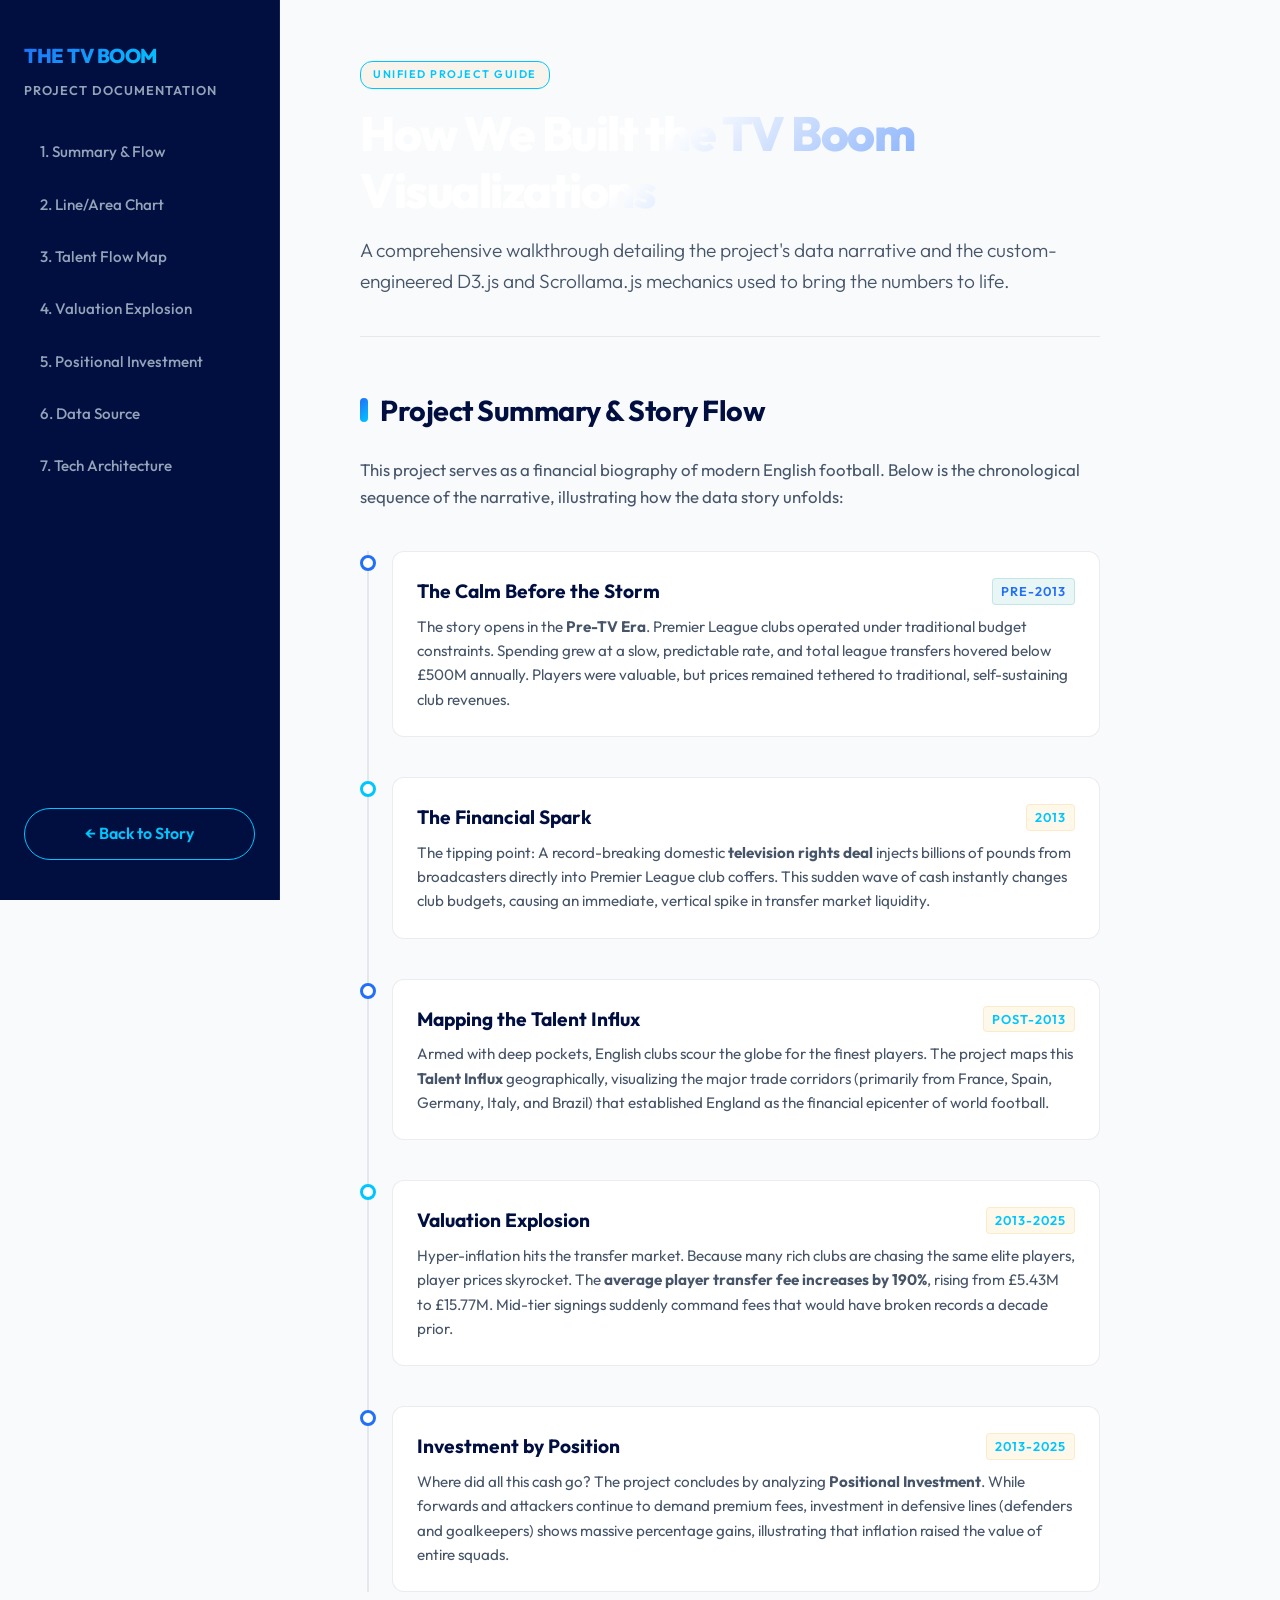
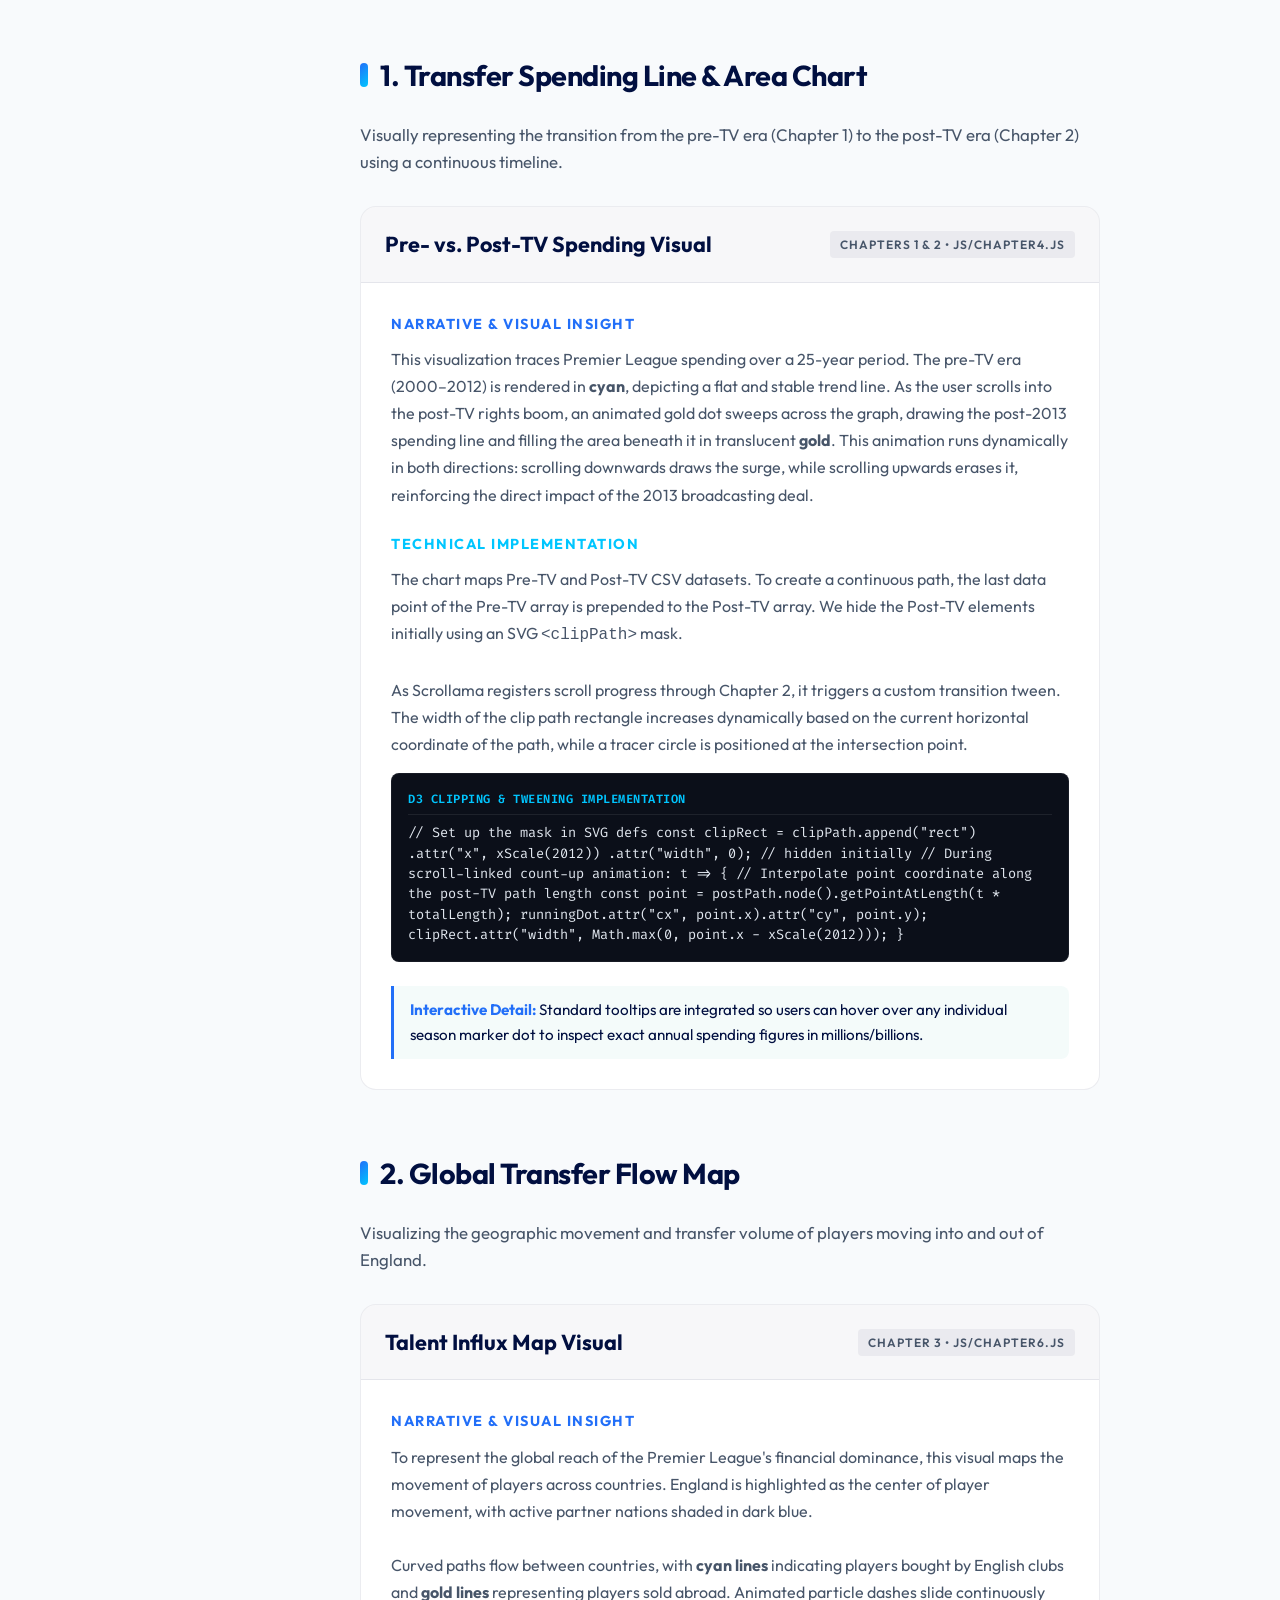
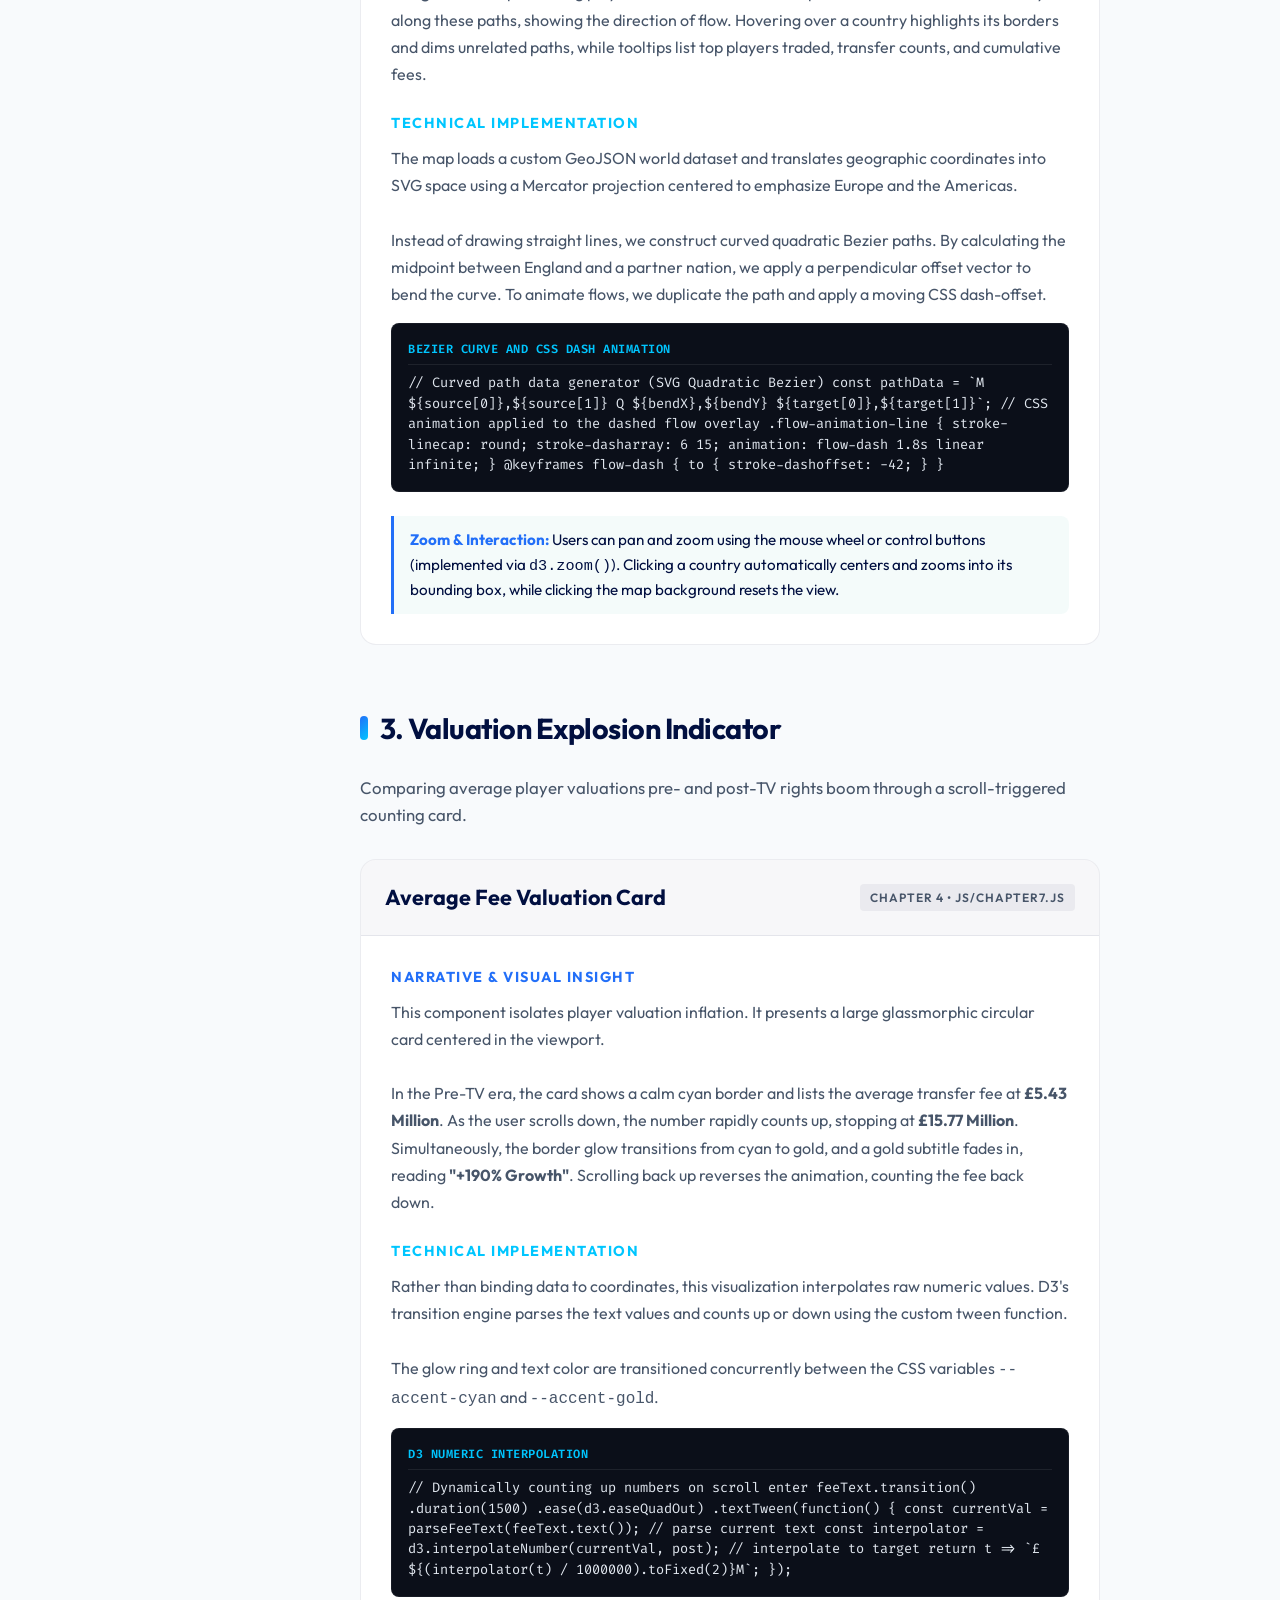
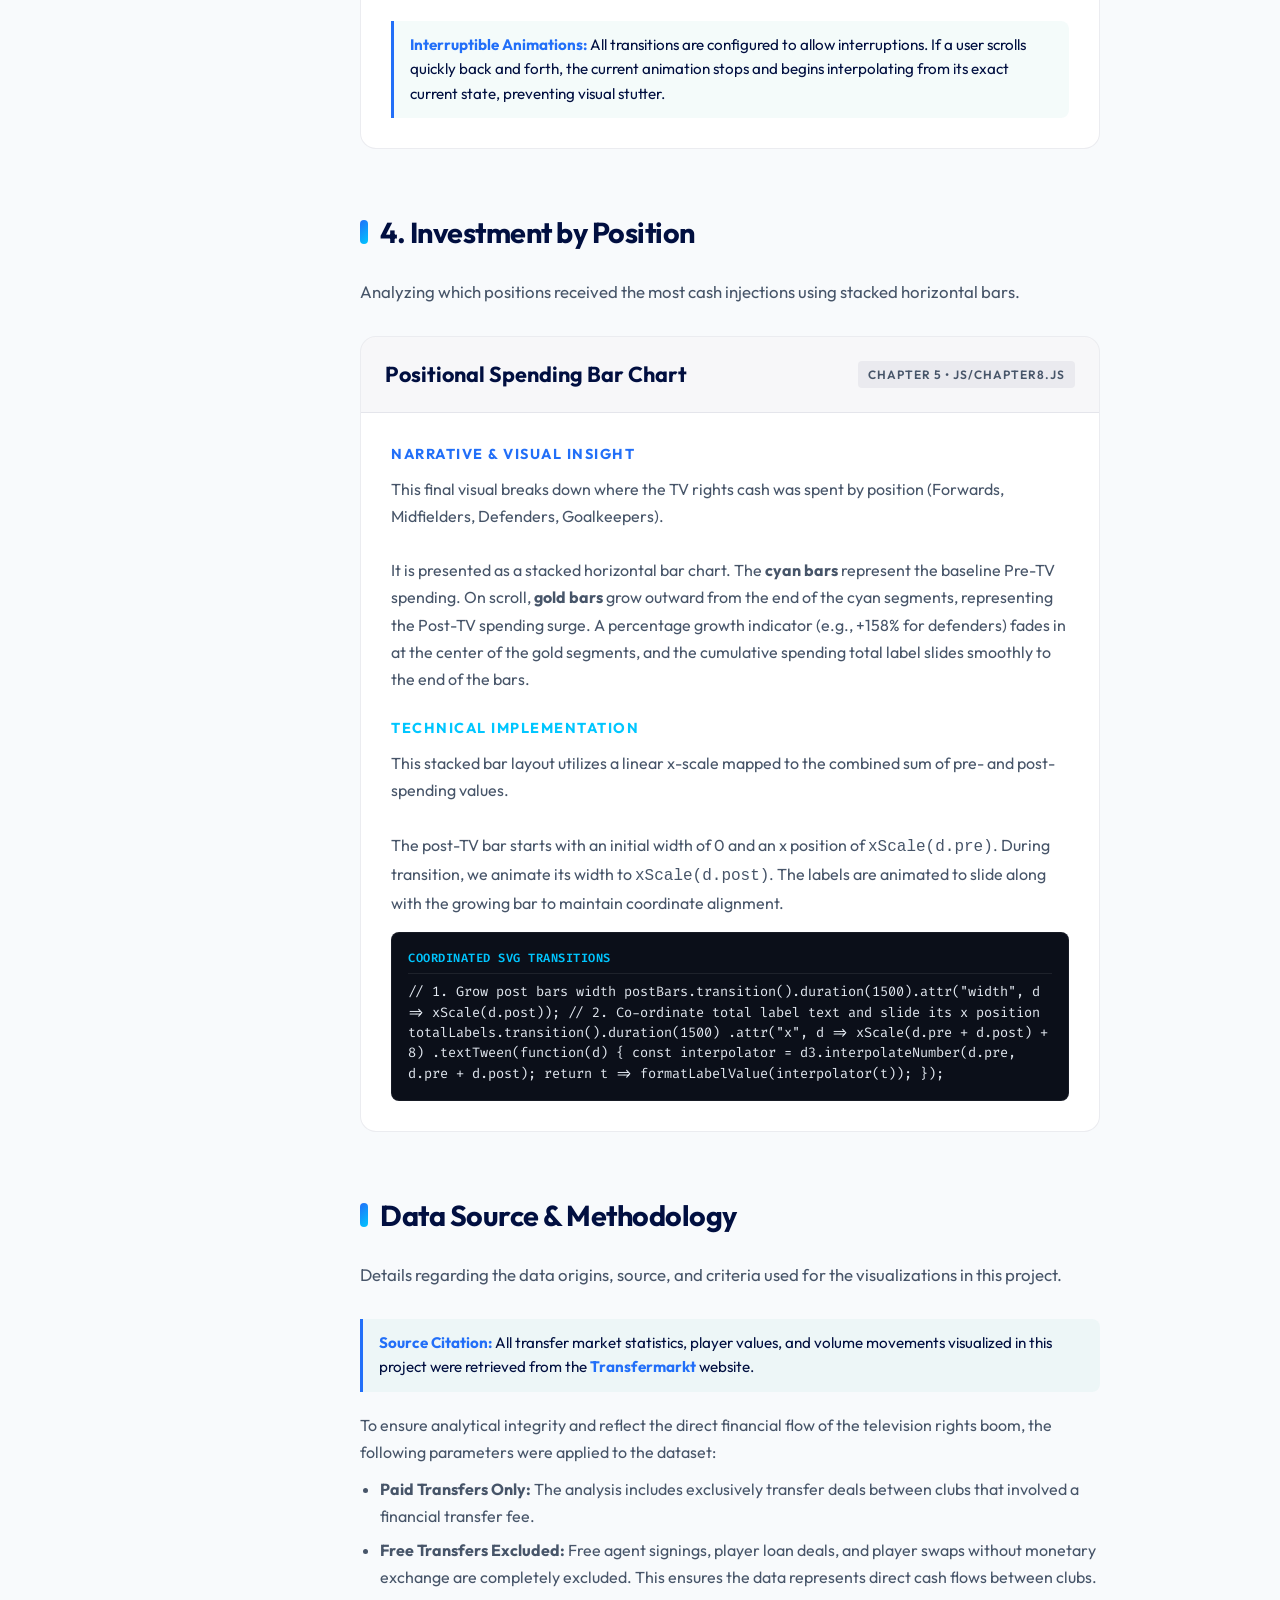
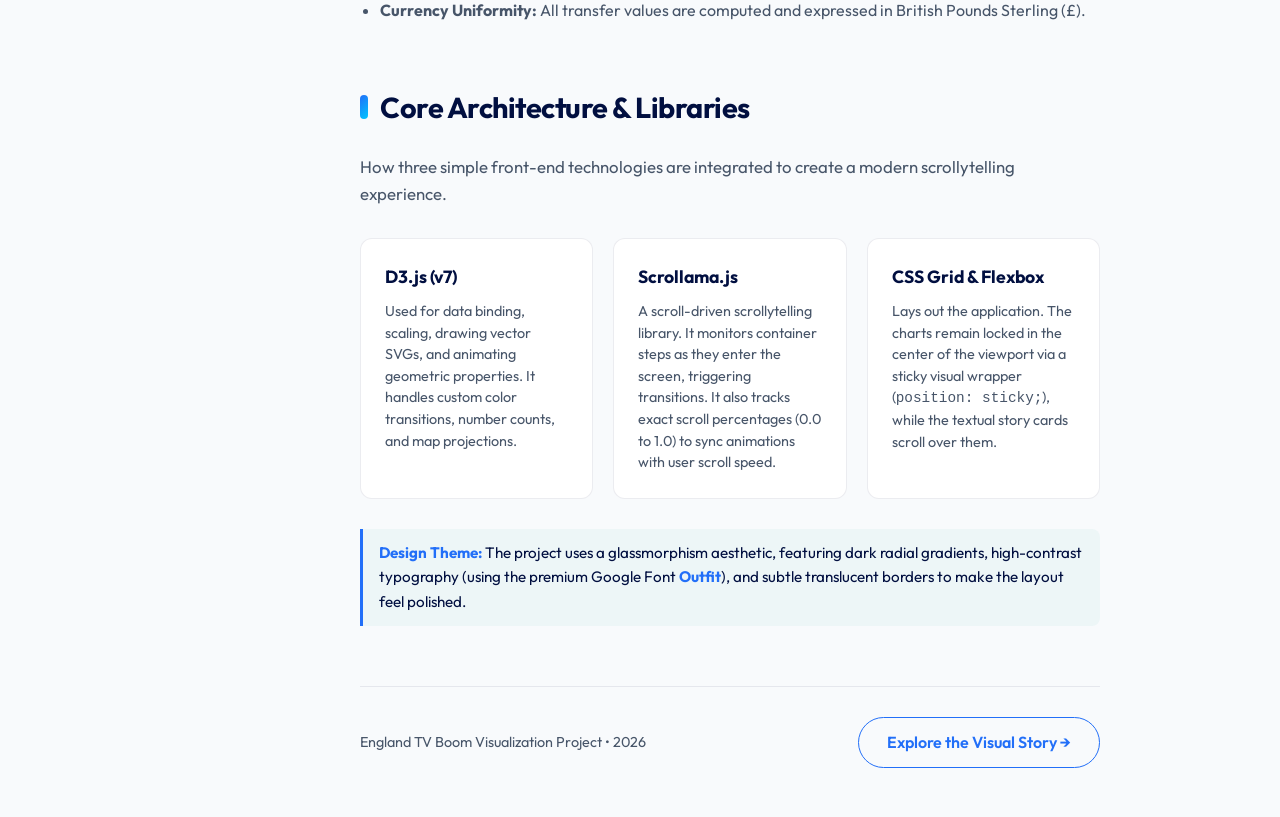
==== commit c1866c88: "feat: light theme conversion, V1/V2 layouts, map variations cleanup, hover fix, and dynamic shading " ====
--- a/documentation.html
+++ b/documentation.html
@@ -17,7 +17,7 @@
         :root {
             --sidebar-width: 280px;
             --code-bg: #0b0f19;
-            --card-hover-border: rgba(44, 166, 164, 0.4);
+            --card-hover-border: rgba(34, 111, 248, 0.4);
             --gradient-accent: linear-gradient(135deg, var(--accent-cyan) 0%, var(--accent-gold) 100%);
         }
 
@@ -41,8 +41,8 @@
         /* Sidebar Navigation */
         .doc-sidebar {
             width: var(--sidebar-width);
-            background: rgba(15, 23, 42, 0.95);
-            border-right: 1px solid var(--border-glass);
+            background: #010f40;
+            border-right: 1px solid rgba(255, 255, 255, 0.08);
             position: fixed;
             top: 0;
             bottom: 0;
@@ -72,7 +72,7 @@
 
         .doc-sidebar-subtitle {
             font-size: 0.8rem;
-            color: var(--text-muted);
+            color: #94a3b8;
             text-transform: uppercase;
             letter-spacing: 1px;
             font-weight: 600;
@@ -86,7 +86,7 @@
         }
 
         .doc-nav-link {
-            color: var(--text-muted);
+            color: #94a3b8;
             text-decoration: none;
             font-size: 0.95rem;
             font-weight: 500;
@@ -98,10 +98,22 @@
         }
 
         .doc-nav-link:hover, .doc-nav-link.active {
-            color: var(--text-primary);
-            background: rgba(255, 255, 255, 0.03);
-            border-left-color: var(--accent-cyan);
+            color: #ffffff;
+            background: rgba(255, 255, 255, 0.05);
+            border-left-color: var(--accent-gold);
             padding-left: 18px;
+        }
+
+        .doc-sidebar .btn-top {
+            border-color: var(--accent-gold);
+            color: var(--accent-gold);
+            text-align: center;
+        }
+
+        .doc-sidebar .btn-top:hover {
+            background: var(--accent-gold);
+            color: #010f40;
+            box-shadow: 0 0 15px rgba(0, 198, 255, 0.4);
         }
 
         .doc-sidebar-footer {
@@ -201,7 +213,7 @@
             bottom: 0;
             left: 7px;
             width: 2px;
-            background: rgba(255, 255, 255, 0.08);
+            background: rgba(1, 15, 64, 0.08);
         }
 
         .timeline-item {
@@ -248,7 +260,7 @@
         }
 
         .timeline-content:hover {
-            border-color: rgba(255,255,255,0.15);
+            border-color: rgba(1, 15, 64, 0.15);
             transform: translateX(4px);
         }
 
@@ -304,12 +316,12 @@
         }
 
         .doc-card.gold-hover:hover {
-            --card-hover-border: rgba(244, 185, 66, 0.4);
+            --card-hover-border: rgba(0, 198, 255, 0.4);
         }
 
         .card-header-bar {
             padding: 20px 24px;
-            background: rgba(15, 23, 42, 0.45);
+            background: rgba(1, 15, 64, 0.03);
             border-bottom: 1px solid var(--border-glass);
             display: flex;
             align-items: center;
@@ -327,7 +339,7 @@
             font-weight: 600;
             text-transform: uppercase;
             letter-spacing: 1px;
-            background: rgba(255,255,255,0.05);
+            background: rgba(1, 15, 64, 0.05);
             padding: 4px 10px;
             border-radius: 4px;
             color: var(--text-muted);
--- a/style.css
+++ b/style.css
@@ -1,14 +1,14 @@
 :root {
-    /* Color Palette */
-    --bg-dark: #0f172a;        /* Deep Slate Navy (body background) */
-    --panel-dark: #1e293b;     /* Slate Navy for panels and cards */
-    --accent-cyan: #2ca6a4;    /* Primary data color (cyan) */
-    --accent-cyan-glow: rgba(44, 166, 164, 0.4);
-    --accent-gold: #f4b942;    /* Highlight/Warning color (gold/amber) */
-    --text-primary: #f8fafc;   /* White / Off-white for high contrast text */
-    --text-muted: #94a3b8;     /* Gray for secondary label text */
-    --border-glass: rgba(255, 255, 255, 0.08);
-    --bg-glass: rgba(15, 23, 42, 0.75);
+    /* Color Palette - Light Theme (60%-30%-10% rule) */
+    --bg-dark: #f8fafc;        /* Neutral Light Gray-Blue (60% background) */
+    --panel-dark: #ffffff;     /* Pure White for card panels & details */
+    --accent-cyan: #226ff8;    /* Royal Blue (10% Accent - brand primary) */
+    --accent-cyan-glow: rgba(34, 111, 248, 0.15);
+    --accent-gold: #00c6ff;    /* Cyan (10% Accent - brand secondary) */
+    --text-primary: #010f40;   /* Deep Navy (30% Brand/Text) */
+    --text-muted: #475569;     /* Slate Gray for secondary text descriptions */
+    --border-glass: rgba(1, 15, 64, 0.08);
+    --bg-glass: rgba(255, 255, 255, 0.85);
 }
 
 *{
@@ -32,7 +32,7 @@
     align-items: center;
     text-align: center;
     padding: 20px;
-    background: radial-gradient(circle at center, #1e293b 0%, #0f172a 70%);
+    background: radial-gradient(circle at center, rgba(34, 111, 248, 0.04) 0%, #f8fafc 80%);
     position: relative;
 }
 
@@ -61,7 +61,7 @@
     letter-spacing: -2px;
     line-height: 1.1;
     margin-bottom: 20px;
-    background: linear-gradient(135deg, #fff 30%, var(--accent-cyan) 100%);
+    background: linear-gradient(135deg, #010f40 30%, var(--accent-cyan) 100%);
     -webkit-background-clip: text;
     -webkit-text-fill-color: transparent;
 }
@@ -180,7 +180,7 @@
     padding: 35px;
     width: 420px;
     max-width: 90vw;
-    box-shadow: 0 20px 40px rgba(0, 0, 0, 0.4);
+    box-shadow: 0 20px 40px rgba(1, 15, 64, 0.06);
     pointer-events: auto;   /* Enable text interaction/clicks on cards */
 }
 
@@ -217,7 +217,7 @@
     justify-content: center;
     align-items: center;
     text-align: center;
-    background: radial-gradient(circle at center, #1e293b 0%, #0f172a 70%);
+    background: radial-gradient(circle at center, rgba(0, 198, 255, 0.04) 0%, #f8fafc 80%);
     position: relative;
     z-index: 30; /* Overlap scroll area when reached */
 }
@@ -273,7 +273,7 @@
 .y-axis line, 
 .x-axis path,
 .y-axis path {
-    stroke: rgba(255, 255, 255, 0.15);
+    stroke: rgba(1, 15, 64, 0.12);
 }
 
 .x-axis text,
@@ -285,7 +285,7 @@
 /* Tooltip Styling */
 #tooltip {
     position: absolute;
-    background: rgba(15, 23, 42, 0.95);
+    background: var(--bg-glass);
     color: var(--text-primary);
     padding: 12px 16px;
     border-radius: 8px;
@@ -294,7 +294,7 @@
     opacity: 0;
     transition: opacity 0.2s ease;
     border: 1px solid var(--border-glass);
-    box-shadow: 0 10px 20px rgba(0, 0, 0, 0.3);
+    box-shadow: 0 10px 20px rgba(1, 15, 64, 0.08);
     z-index: 100;
 }
 
@@ -303,22 +303,6 @@
     font-weight: 600;
 }
 
-/* TV Boom Indicator Label */
-#page_label {
-    position: absolute;
-    top: 30px;
-    right: 30px;
-    color: var(--text-primary);
-    font-size: 12px;
-    font-weight: 600;
-    letter-spacing: 1px;
-    padding: 8px 16px;
-    background: rgba(30, 41, 59, 0.8);
-    border: 1px solid var(--border-glass);
-    border-radius: 6px;
-    z-index: 50;
-    pointer-events: none;
-}
 
 
 /* ==========================================================================
@@ -326,26 +310,26 @@
    ========================================================================== */
 /* Map country vectors */
 .country {
-    fill: #1e293b;
-    stroke: rgba(255, 255, 255, 0.05);
+    fill: #e2e8f0;
+    stroke: #ffffff;
     stroke-width: 0.5px;
     transition: fill 0.3s, stroke 0.3s;
 }
 
 .country.active-partner {
-    fill: #1e3a5f;
-    stroke: rgba(255, 255, 255, 0.1);
+    fill: #cbd5e1;
+    stroke: #ffffff;
 }
 
 .country.epicenter {
-    fill: #0f2d4a;
+    fill: var(--text-primary);
     stroke: var(--accent-cyan);
     stroke-width: 1.5px;
 }
 
 .country:hover {
-    fill: #334155;
-    stroke: rgba(255, 255, 255, 0.3);
+    fill: #94a3b8;
+    stroke: #ffffff;
 }
 
 /* Flow line curves */
@@ -366,22 +350,23 @@
 .flow-animation-line {
     fill: none;
     stroke-linecap: round;
-    stroke-dasharray: 6 15;
+    stroke-dasharray: 0.1 28; /* Perfect circles spaced 28px apart */
     animation: flow-dash 1.8s linear infinite;
+    pointer-events: none; /* Allow hover events to pass through to the flow line underneath */
 }
 
 .flow-animation-line.incoming {
-    stroke: #4fd1c5;
+    stroke: #226ff8;
 }
 
 .flow-animation-line.outgoing {
-    stroke: #f6ad55;
+    stroke: #00c6ff;
 }
 
 /* Keyframe for particle moving animation */
 @keyframes flow-dash {
     to {
-        stroke-dashoffset: -42;
+        stroke-dashoffset: -28; /* Shift by the spacing distance for seamless flow */
     }
 }
 
@@ -399,7 +384,7 @@
 .zoom-btn {
     width: 36px;
     height: 36px;
-    background: rgba(30, 41, 59, 0.85);
+    background: rgba(255, 255, 255, 0.9);
     border: 1px solid var(--border-glass);
     color: var(--text-primary);
     border-radius: 8px;
@@ -415,7 +400,7 @@
 
 .zoom-btn:hover {
     background: var(--accent-cyan);
-    color: var(--bg-dark);
+    color: #ffffff;
     border-color: var(--accent-cyan);
 }
 
@@ -458,11 +443,87 @@
     .step-content {
         width: 90%;
     }
+}
+
+/* Desktop Split-Screen Layout (Side-by-Side) to prevent visual obstruction */
+@media (min-width: 901px) {
+    body.layout-v2 #scrolly {
+        display: flex;
+        flex-direction: row-reverse;
+        position: relative;
+    }
     
-    #page_label {
-        top: auto;
-        bottom: 20px;
-        left: 20px;
-        right: auto;
-    }
-}
+    body.layout-v2 #sticky-visual {
+        width: 60vw;
+        height: 100vh;
+        position: sticky;
+        top: 0;
+    }
+    
+    body.layout-v2 .scrolly-steps {
+        width: 40vw;
+        margin-top: 0; /* Remove overlay overlap */
+        position: relative;
+        z-index: 20;
+    }
+    
+    body.layout-v2 .step {
+        height: 100vh;
+        width: 100%;
+        display: flex;
+        align-items: center;
+        justify-content: center;
+        padding-left: 0;
+        margin: 0 auto;
+    }
+    
+    body.layout-v2 .step-content {
+        width: 90%;
+        max-width: 380px;
+    }
+}
+
+/* Floating Layout Switcher Widget */
+.layout-switcher {
+    position: fixed;
+    top: 20px;
+    right: 20px;
+    background: var(--bg-glass);
+    border: 1px solid var(--border-glass);
+    backdrop-filter: blur(8px);
+    -webkit-backdrop-filter: blur(8px);
+    padding: 6px 12px;
+    border-radius: 30px;
+    z-index: 1000;
+    display: flex;
+    align-items: center;
+    gap: 4px;
+    box-shadow: 0 4px 12px rgba(1, 15, 64, 0.05);
+    font-size: 12px;
+    font-weight: 600;
+}
+
+.switcher-label {
+    color: var(--text-muted);
+    margin-right: 6px;
+    text-transform: uppercase;
+    font-size: 10px;
+    letter-spacing: 0.5px;
+}
+
+.switcher-btn {
+    text-decoration: none;
+    color: var(--text-primary);
+    padding: 4px 12px;
+    border-radius: 20px;
+    transition: all 0.2s ease;
+}
+
+.switcher-btn:hover {
+    color: var(--accent-cyan);
+}
+
+.switcher-btn.active {
+    background: var(--accent-cyan);
+    color: #ffffff;
+}
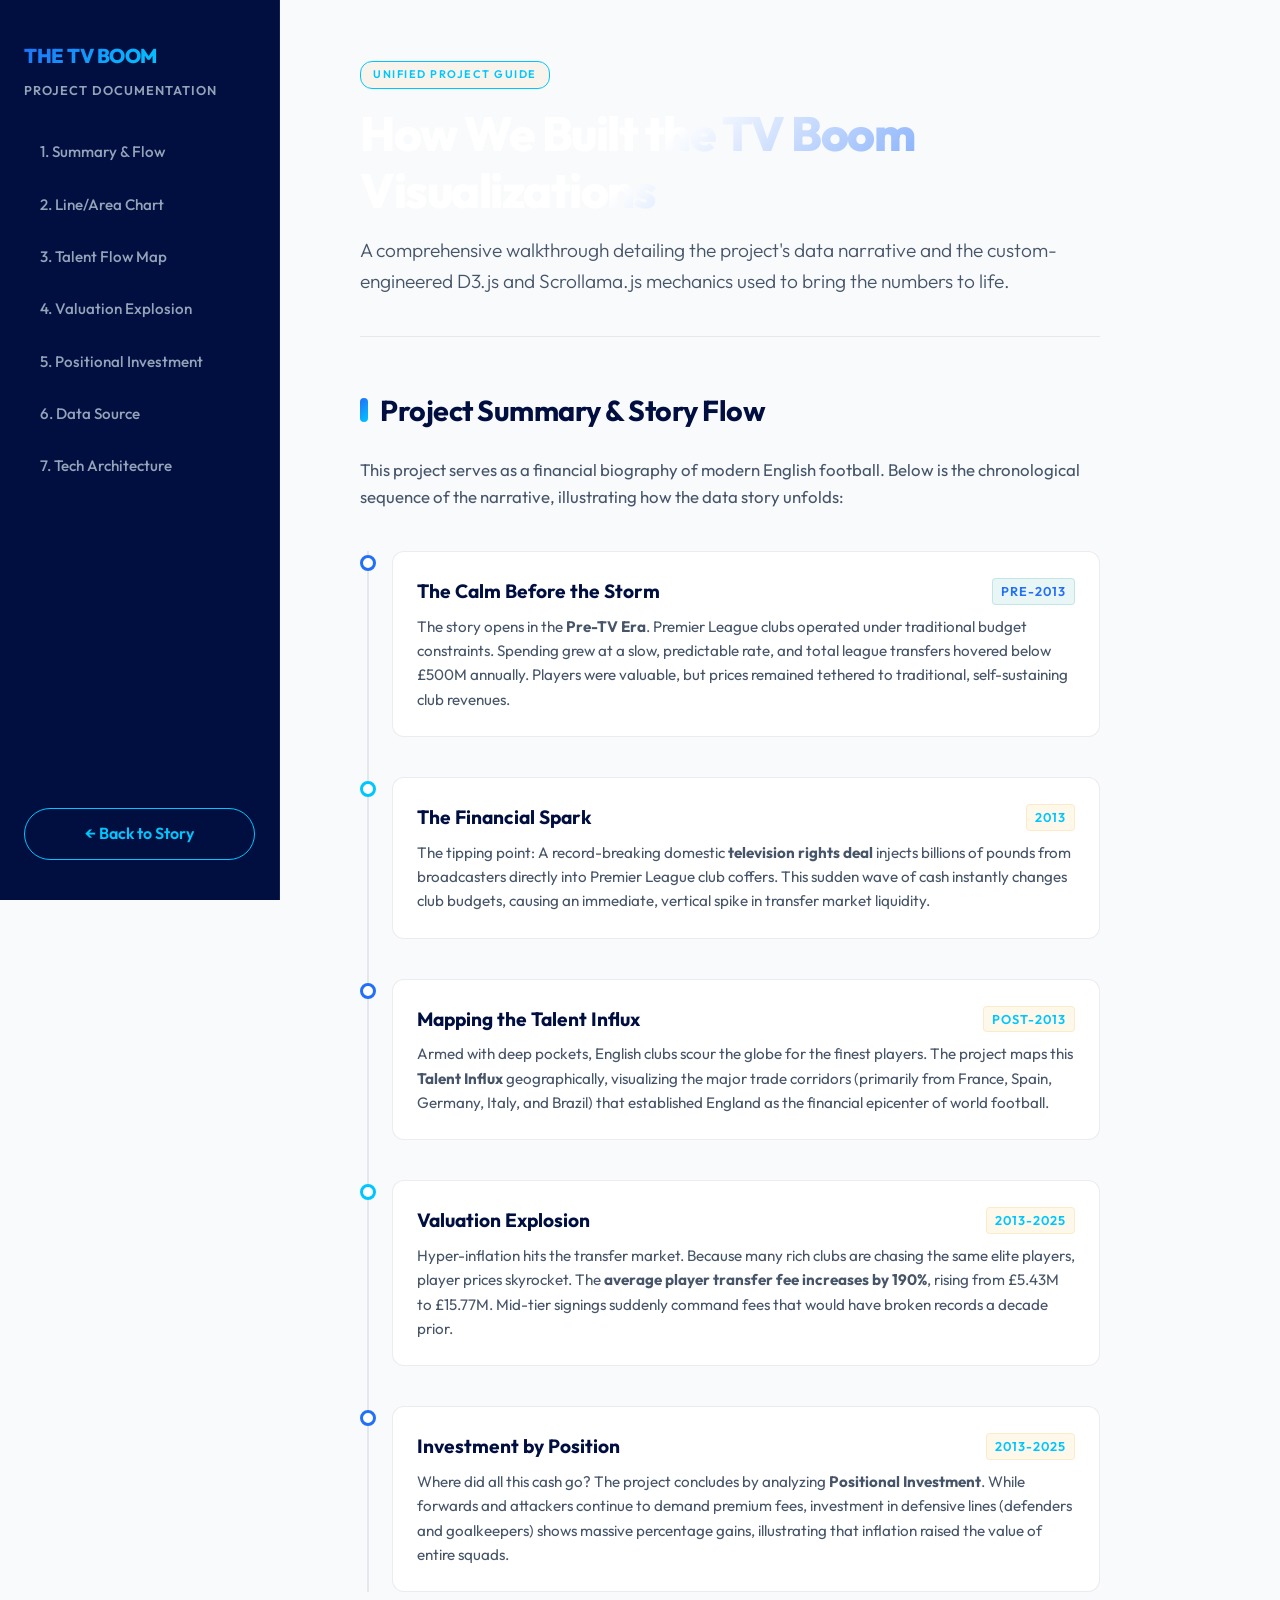
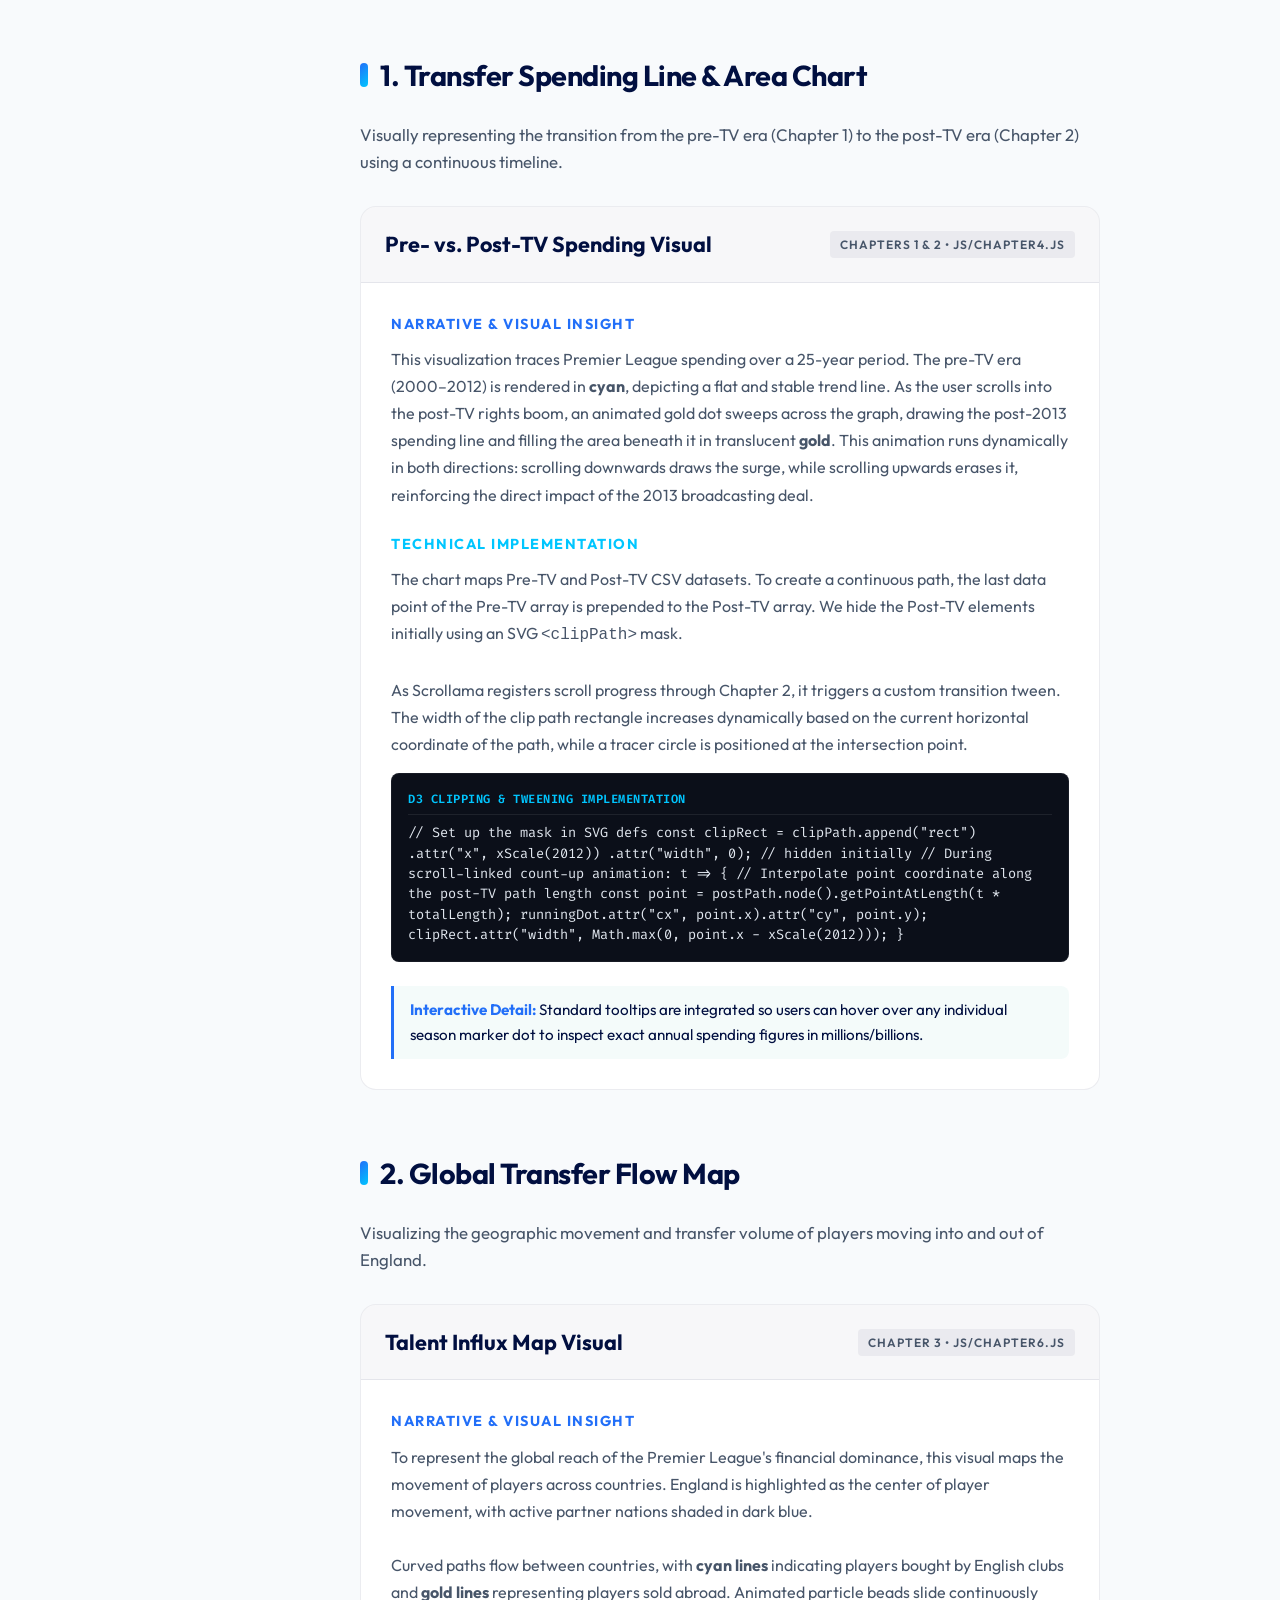
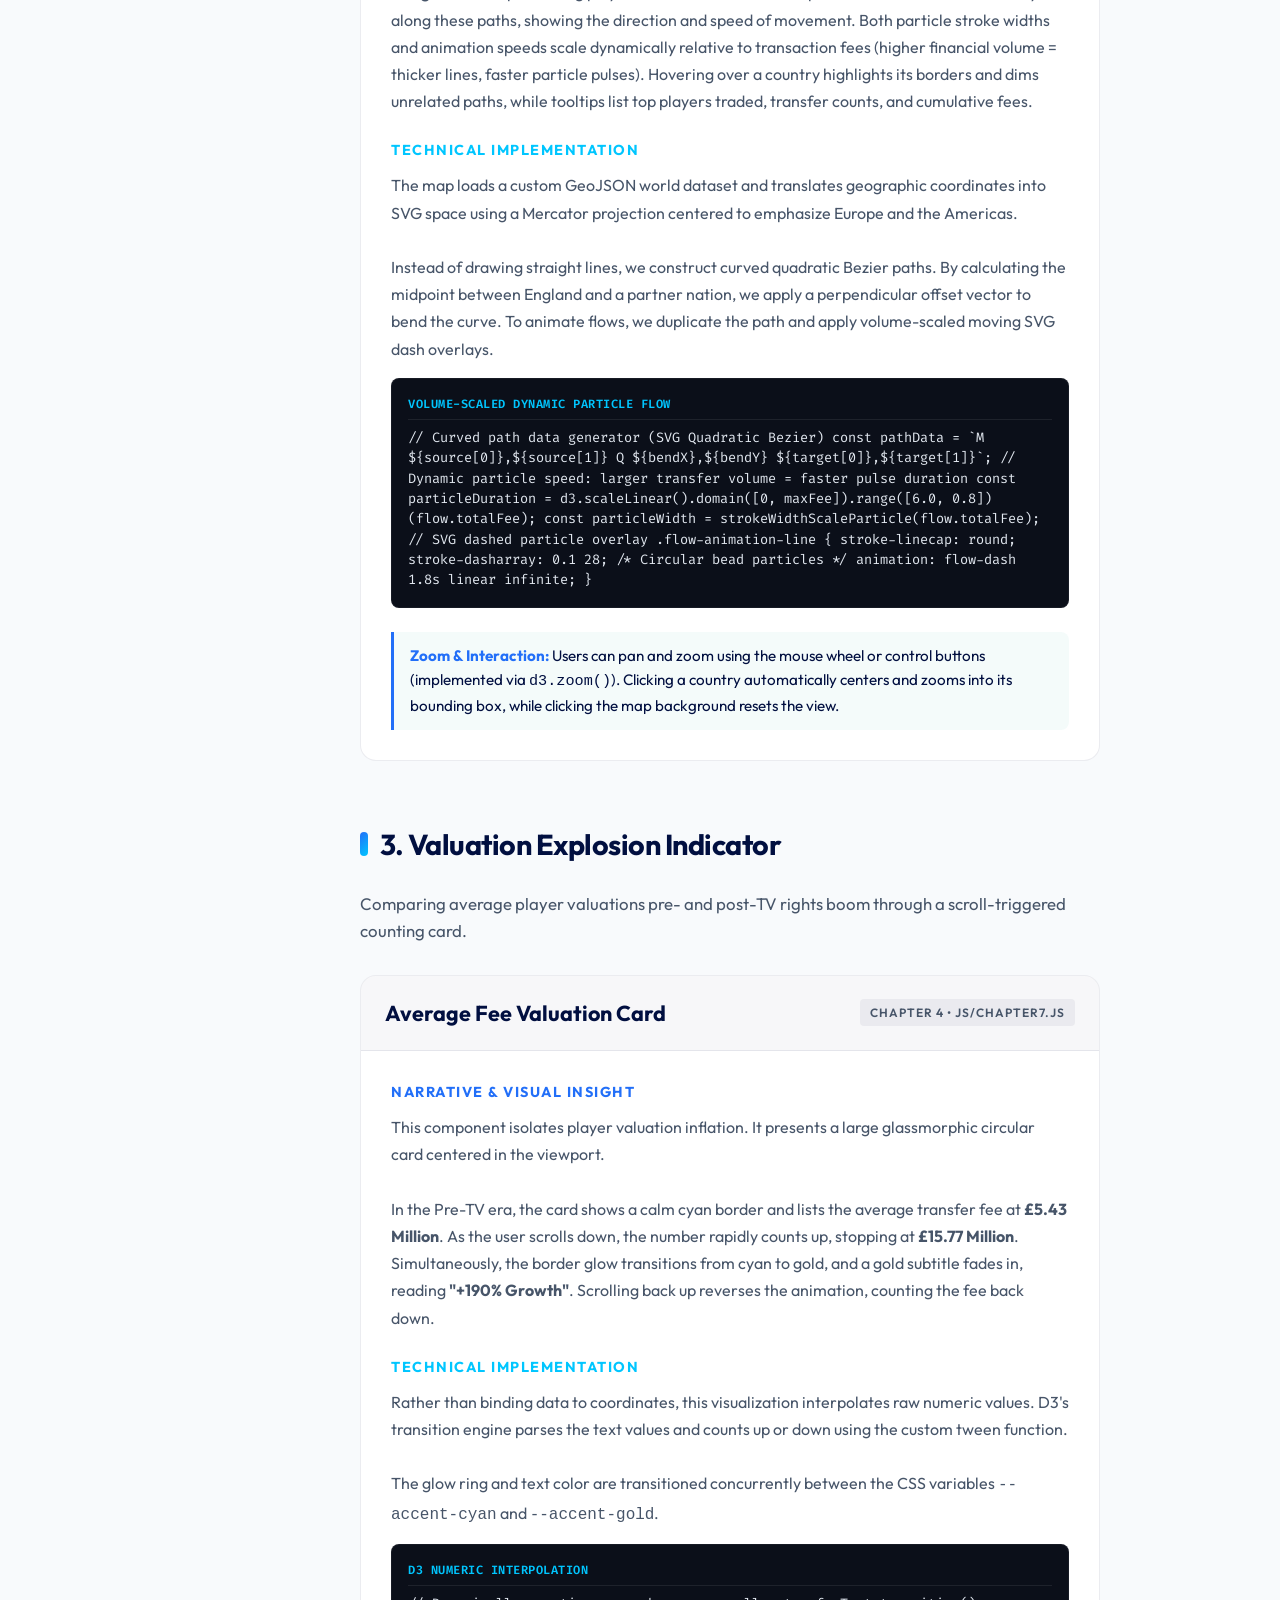
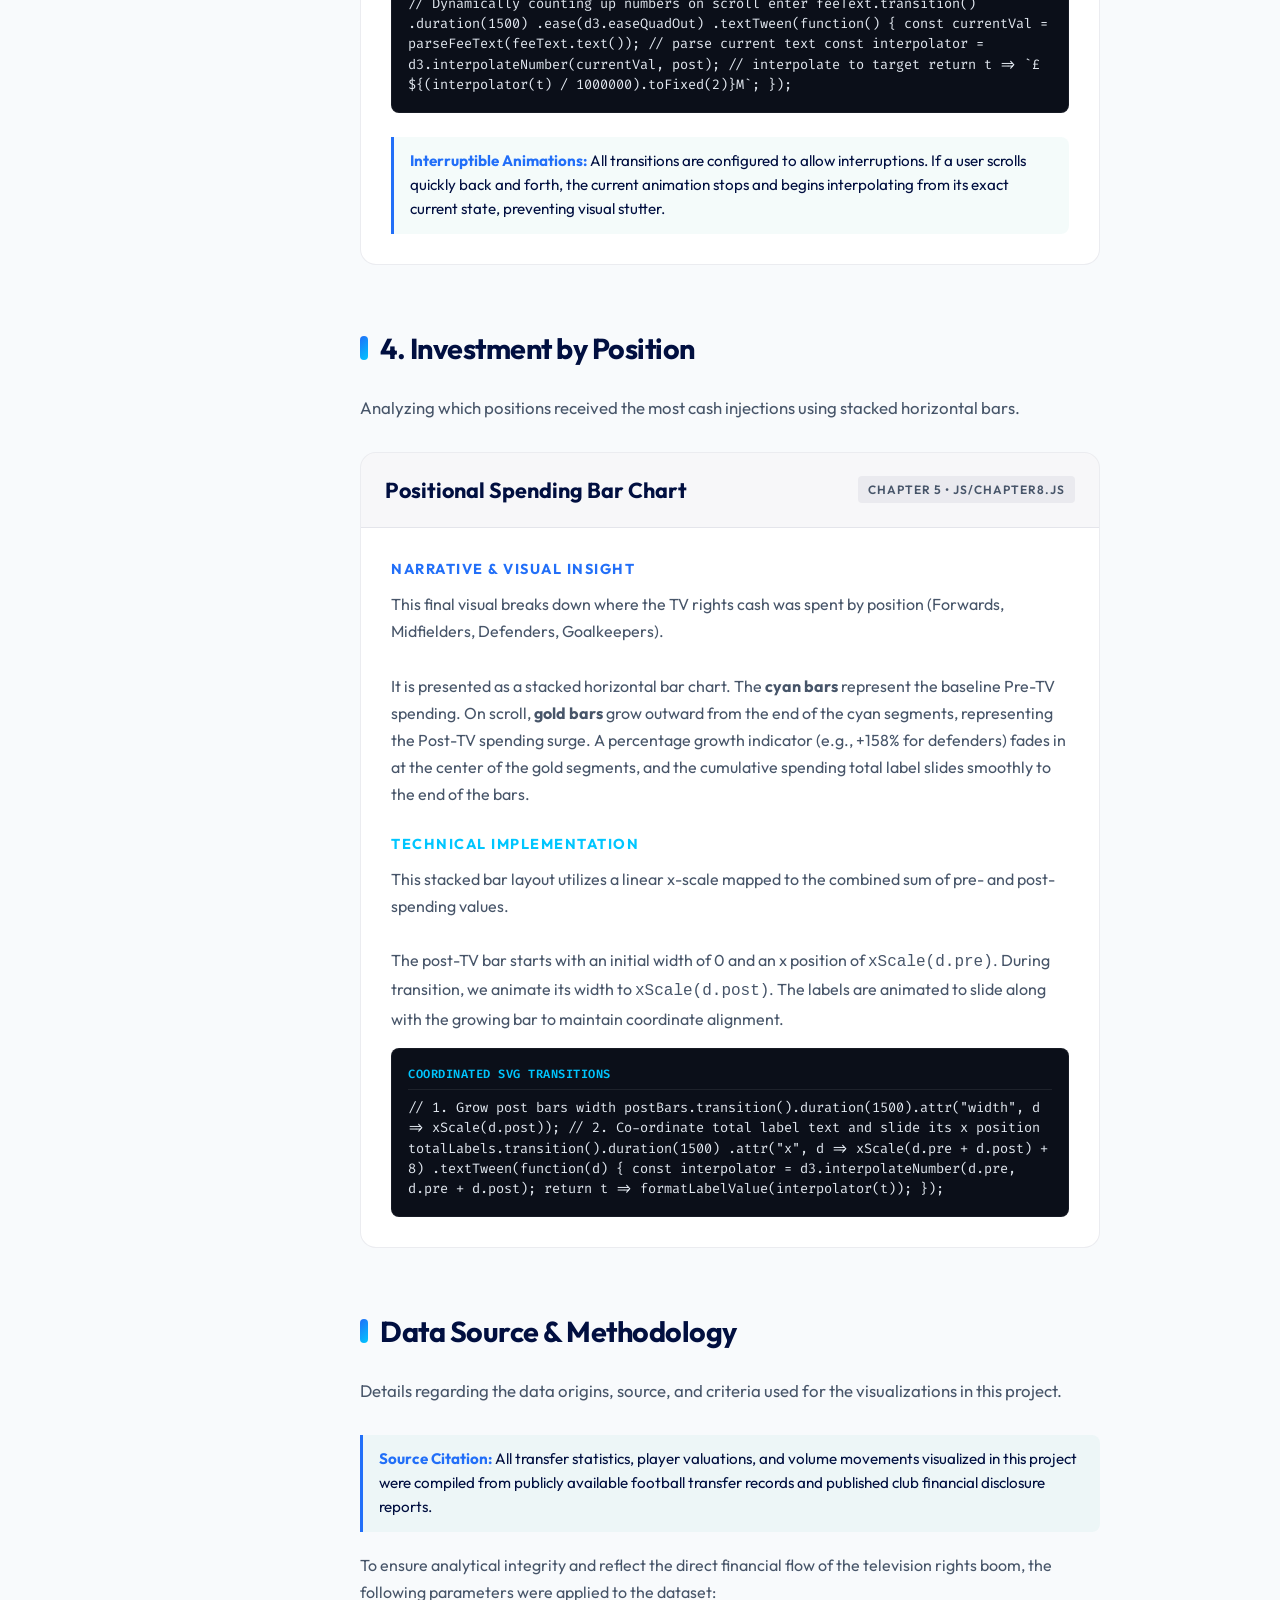
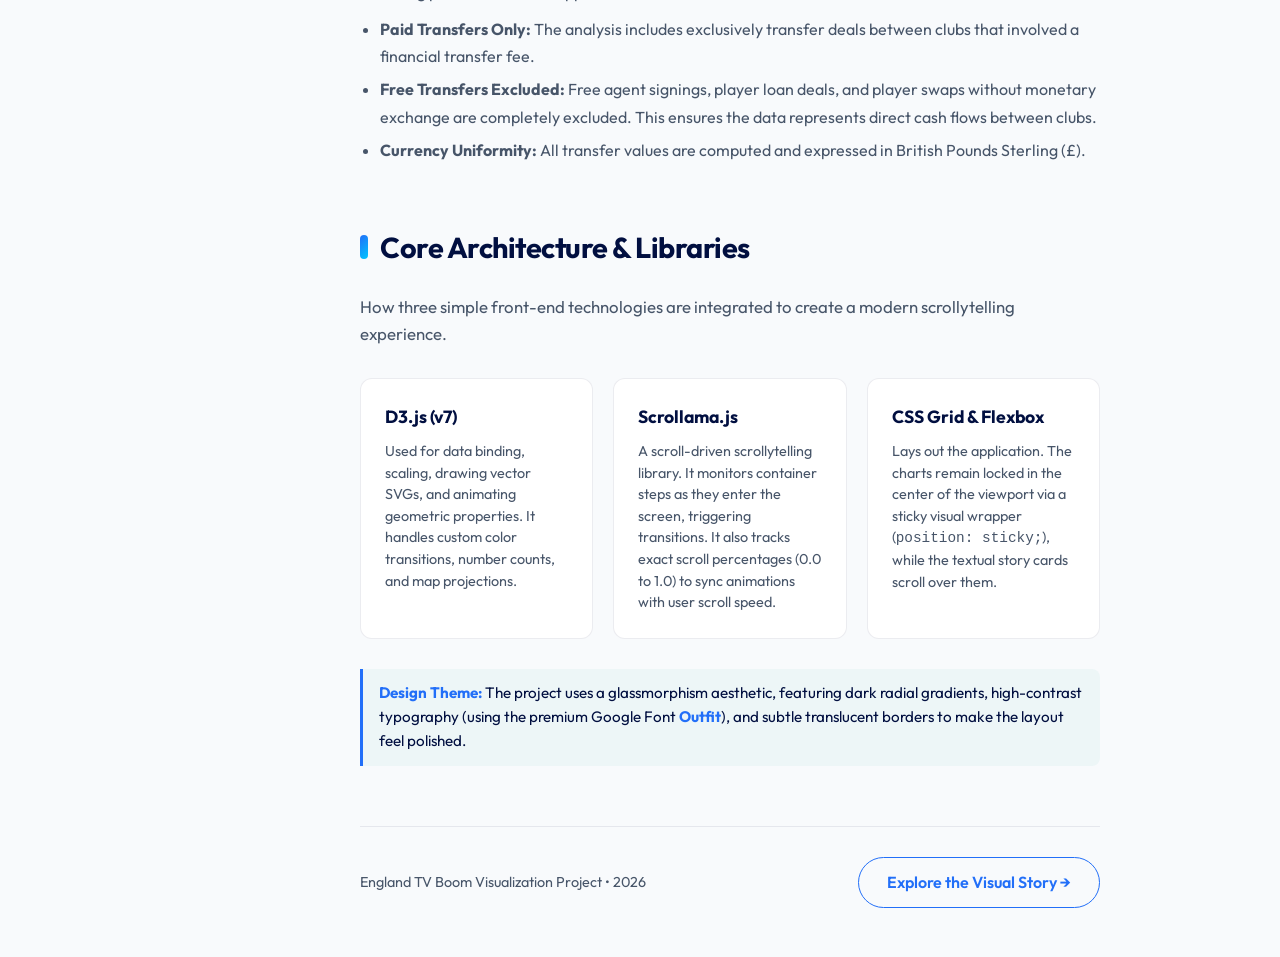
==== commit edf22060: "feat: implement volume-scaled map particles on main dashboard & update data source citation" ====
--- a/documentation.html
+++ b/documentation.html
@@ -667,7 +667,7 @@
                             <div class="card-text">
                                 To represent the global reach of the Premier League's financial dominance, this visual maps the movement of players across countries. England is highlighted as the center of player movement, with active partner nations shaded in dark blue.
                                 <br><br>
-                                Curved paths flow between countries, with <strong>cyan lines</strong> indicating players bought by English clubs and <strong>gold lines</strong> representing players sold abroad. Animated particle dashes slide continuously along these paths, showing the direction of flow. Hovering over a country highlights its borders and dims unrelated paths, while tooltips list top players traded, transfer counts, and cumulative fees.
+                                Curved paths flow between countries, with <strong>cyan lines</strong> indicating players bought by English clubs and <strong>gold lines</strong> representing players sold abroad. Animated particle beads slide continuously along these paths, showing the direction and speed of movement. Both particle stroke widths and animation speeds scale dynamically relative to transaction fees (higher financial volume = thicker lines, faster particle pulses). Hovering over a country highlights its borders and dims unrelated paths, while tooltips list top players traded, transfer counts, and cumulative fees.
                             </div>
                         </div>
                         
@@ -678,21 +678,22 @@
                             <div class="card-text">
                                 The map loads a custom GeoJSON world dataset and translates geographic coordinates into SVG space using a Mercator projection centered to emphasize Europe and the Americas.
                                 <br><br>
-                                Instead of drawing straight lines, we construct curved quadratic Bezier paths. By calculating the midpoint between England and a partner nation, we apply a perpendicular offset vector to bend the curve. To animate flows, we duplicate the path and apply a moving CSS dash-offset.
+                                Instead of drawing straight lines, we construct curved quadratic Bezier paths. By calculating the midpoint between England and a partner nation, we apply a perpendicular offset vector to bend the curve. To animate flows, we duplicate the path and apply volume-scaled moving SVG dash overlays.
                                 
                                 <div class="tech-spec">
-                                    <div class="tech-spec-label">Bezier Curve and CSS Dash Animation</div>
+                                    <div class="tech-spec-label">Volume-Scaled Dynamic Particle Flow</div>
                                     // Curved path data generator (SVG Quadratic Bezier)
                                     const pathData = `M ${source[0]},${source[1]} Q ${bendX},${bendY} ${target[0]},${target[1]}`;
 
-                                    // CSS animation applied to the dashed flow overlay
+                                    // Dynamic particle speed: larger transfer volume = faster pulse duration
+                                    const particleDuration = d3.scaleLinear().domain([0, maxFee]).range([6.0, 0.8])(flow.totalFee);
+                                    const particleWidth = strokeWidthScaleParticle(flow.totalFee);
+
+                                    // SVG dashed particle overlay
                                     .flow-animation-line {
                                         stroke-linecap: round;
-                                        stroke-dasharray: 6 15;
+                                        stroke-dasharray: 0.1 28; /* Circular bead particles */
                                         animation: flow-dash 1.8s linear infinite;
-                                    }
-                                    @keyframes flow-dash {
-                                        to { stroke-dashoffset: -42; }
                                     }
                                 </div>
                             </div>
@@ -814,7 +815,7 @@
                 <p class="doc-section-desc">Details regarding the data origins, source, and criteria used for the visualizations in this project.</p>
                 
                 <div class="interactive-feature">
-                    <strong>Source Citation:</strong> All transfer market statistics, player values, and volume movements visualized in this project were retrieved from the <strong>Transfermarkt</strong> website.
+                    <strong>Source Citation:</strong> All transfer statistics, player valuations, and volume movements visualized in this project were compiled from publicly available football transfer records and published club financial disclosure reports.
                 </div>
                 
                 <div class="card-text" style="margin-top: 20px;">
